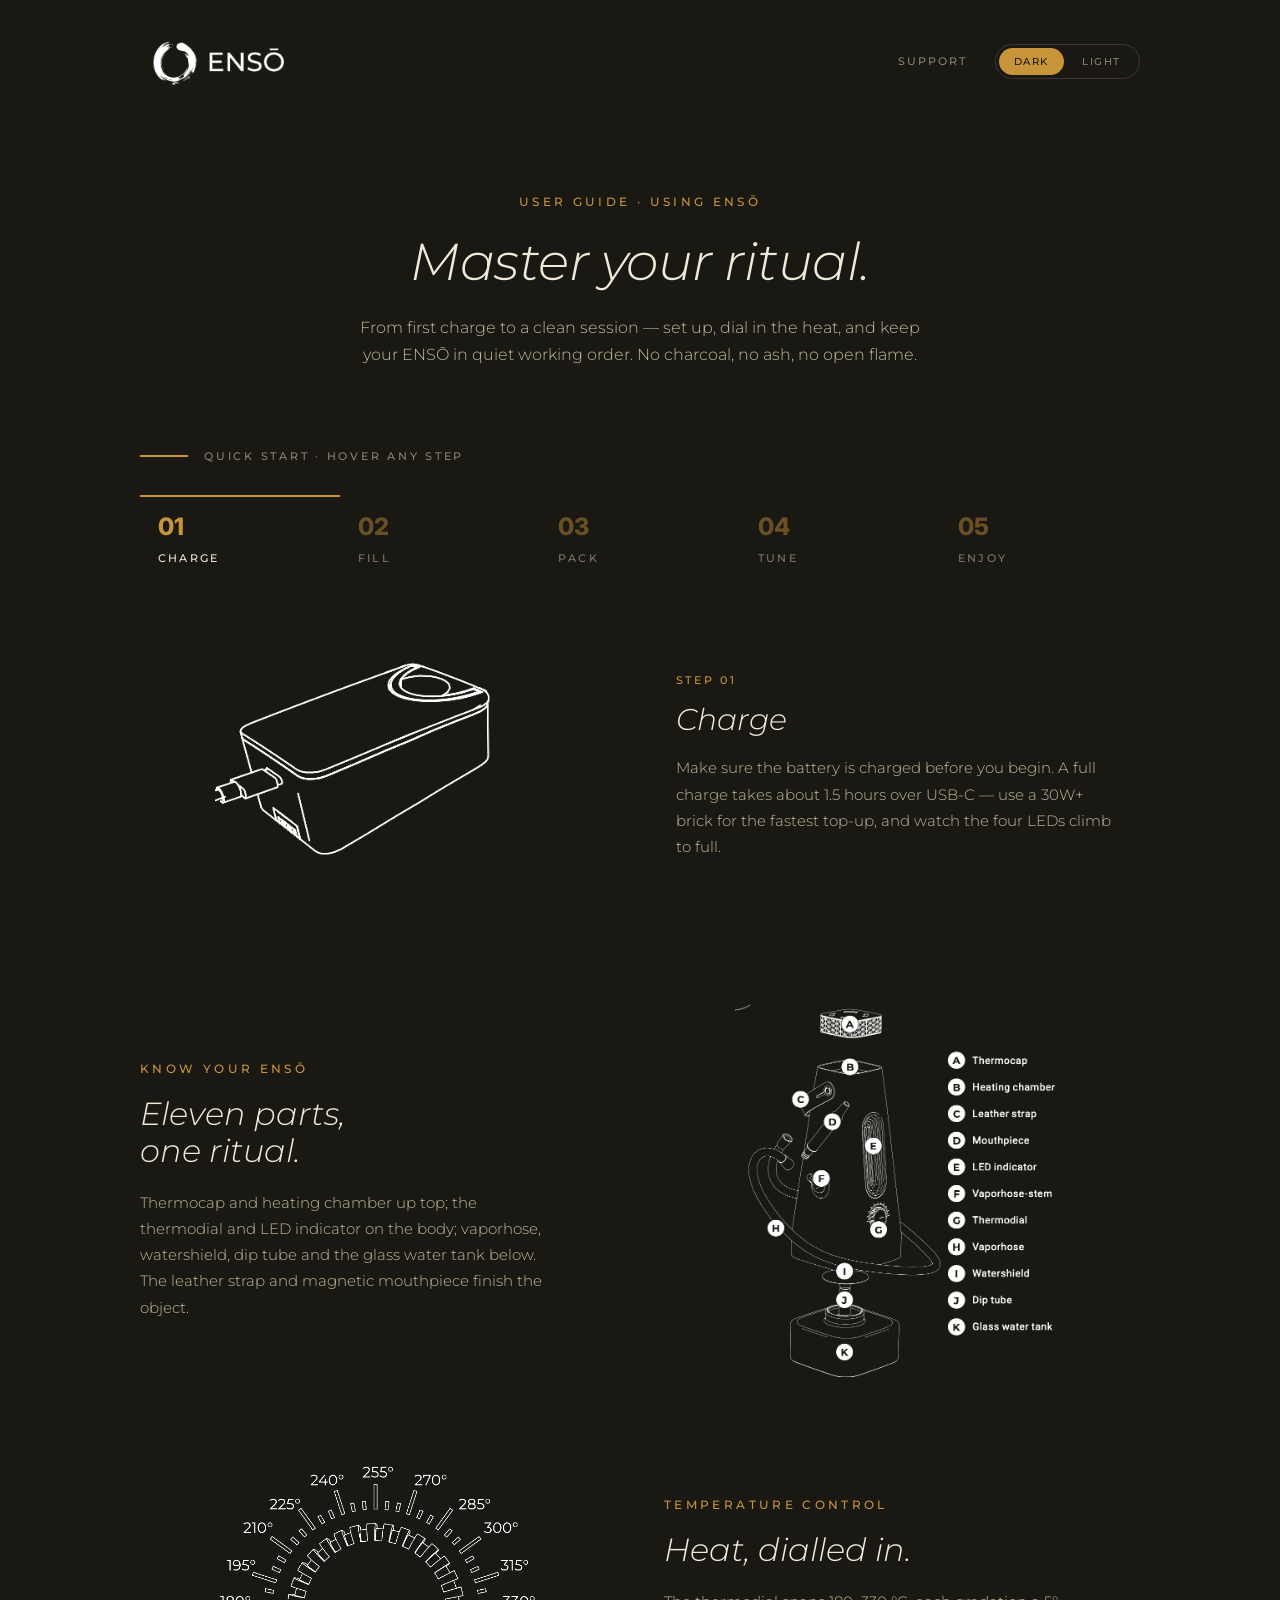
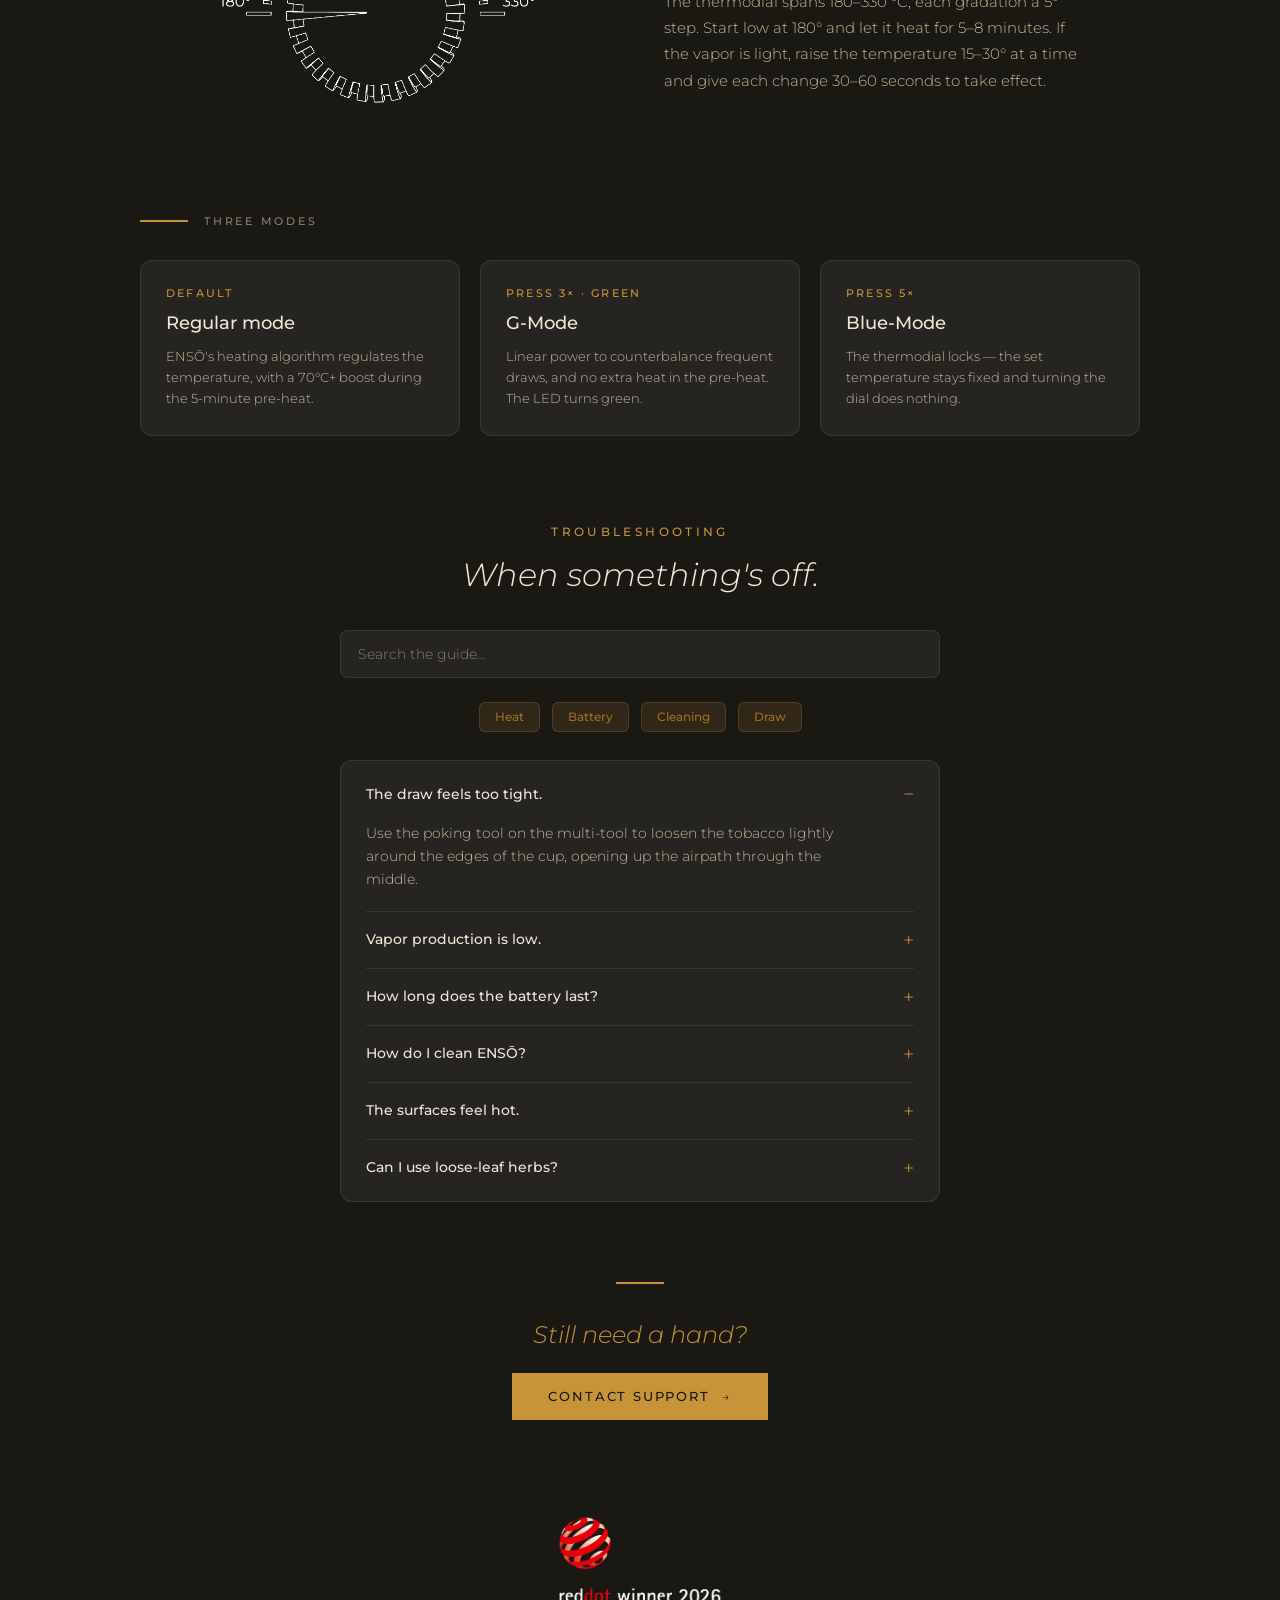
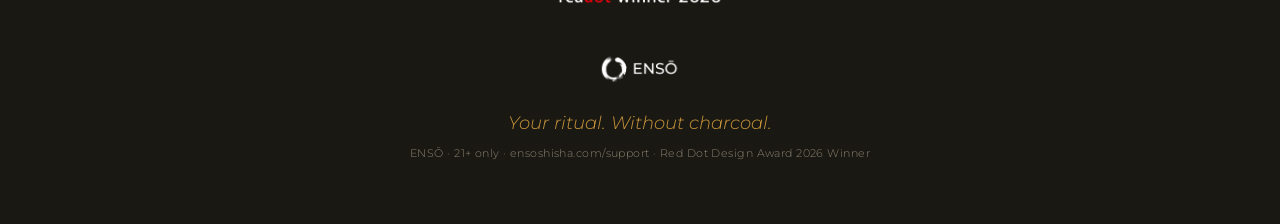
==== index.html @ d22cdbe9 "Build the ENSŌ support page as a static site Single page implementing the design handoff: dark/light" ====
<!DOCTYPE html>
<html lang="en" data-theme="dark">
<head>
<meta charset="utf-8">
<meta name="viewport" content="width=device-width, initial-scale=1">
<title>ENSŌ Support · Using ENSŌ</title>
<meta name="description" content="ENSŌ user guide: quick start, parts, temperature control, heat modes and troubleshooting for the ENSŌ 2026 electric hookah.">
<link rel="stylesheet" href="css/enso/styles.css">
<link rel="stylesheet" href="css/page.css">
<script>
/* Apply the saved theme before first paint to avoid a flash */
try {
  var t = localStorage.getItem('enso-guide-theme');
  if (t === 'light' || t === 'dark') document.documentElement.dataset.theme = t;
} catch (e) {}
</script>
</head>
<body>

<header class="site-header">
  <span class="logo">
    <img class="themed-dark" src="assets/logo/enso-lockup-horizontal-white.png" alt="ENSŌ">
    <img class="themed-light" src="assets/logo/enso-lockup-graphite.png" alt="" aria-hidden="true">
  </span>
  <div class="header-right">
    <span class="support-label">Support</span>
    <div class="theme-switch" role="group" aria-label="Color theme">
      <button type="button" class="theme-btn" data-set-theme="dark">Dark</button>
      <button type="button" class="theme-btn" data-set-theme="light">Light</button>
    </div>
  </div>
</header>

<section class="hero">
  <div class="eyebrow hero-eyebrow">User guide · Using ENSŌ</div>
  <h1>Master your ritual.</h1>
  <p>From first charge to a clean session — set up, dial in the heat, and keep your ENSŌ in quiet working order. No charcoal, no ash, no open flame.</p>
</section>

<!-- Quick start -->
<section class="quickstart">
  <div class="section-rule">
    <div class="amber-rule" aria-hidden="true"></div>
    <div class="rule-label">Quick start · hover any step</div>
  </div>

  <div class="step-tabs" role="tablist" aria-label="Quick start steps">
    <button type="button" class="step-tab" role="tab" data-step="0" aria-selected="true">
      <span class="step-num">01</span>
      <span class="step-name">Charge</span>
    </button>
    <button type="button" class="step-tab" role="tab" data-step="1" aria-selected="false">
      <span class="step-num">02</span>
      <span class="step-name">Fill</span>
    </button>
    <button type="button" class="step-tab" role="tab" data-step="2" aria-selected="false">
      <span class="step-num">03</span>
      <span class="step-name">Pack</span>
    </button>
    <button type="button" class="step-tab" role="tab" data-step="3" aria-selected="false">
      <span class="step-num">04</span>
      <span class="step-name">Tune</span>
    </button>
    <button type="button" class="step-tab" role="tab" data-step="4" aria-selected="false">
      <span class="step-num">05</span>
      <span class="step-name">Enjoy</span>
    </button>
  </div>

  <div class="step-panel">
    <div class="step-figure">
      <img class="themed-dark"  data-step="0" src="assets/manual/step-charge.png" alt="Charging the ENSŌ battery">
      <img class="themed-light" data-step="0" src="assets/manual/step-charge-ink.png" alt="" aria-hidden="true">
      <img class="themed-dark"  data-step="1" src="assets/manual/step-fill.png" alt="Filling the glass water tank">
      <img class="themed-light" data-step="1" src="assets/manual/step-fill-ink.png" alt="" aria-hidden="true">
      <img class="themed-dark"  data-step="2" src="assets/manual/step-pack.png" alt="Packing the cup">
      <img class="themed-light" data-step="2" src="assets/manual/step-pack-ink.png" alt="" aria-hidden="true">
      <img class="themed-dark"  data-step="3" src="assets/manual/step-tune.png" alt="Tuning the thermodial">
      <img class="themed-light" data-step="3" src="assets/manual/step-tune-ink.png" alt="" aria-hidden="true">
      <img class="themed-dark"  data-step="4" src="assets/manual/step-enjoy.png" alt="Enjoying clean clouds">
      <img class="themed-light" data-step="4" src="assets/manual/step-enjoy-ink.png" alt="" aria-hidden="true">
    </div>
    <div class="step-info">
      <div class="eyebrow step-eyebrow" id="step-eyebrow">Step 01</div>
      <h3 id="step-title">Charge</h3>
      <p id="step-copy">Make sure the battery is charged before you begin. A full charge takes about 1.5 hours over USB-C — use a 30W+ brick for the fastest top-up, and watch the four LEDs climb to full.</p>
    </div>
  </div>
</section>

<!-- Know your ENSŌ -->
<section class="split">
  <div class="split-copy">
    <div class="eyebrow split-eyebrow">Know your ENSŌ</div>
    <h2>Eleven parts,<br>one ritual.</h2>
    <p>Thermocap and heating chamber up top; the thermodial and LED indicator on the body; vaporhose, watershield, dip tube and the glass water tank below. The leather strap and magnetic mouthpiece finish the object.</p>
  </div>
  <div class="split-figure">
    <img class="themed-dark" src="assets/manual/parts-diagram.png" alt="Labelled diagram of ENSŌ parts">
    <img class="themed-light" src="assets/manual/parts-diagram-ink.png" alt="" aria-hidden="true">
  </div>
</section>

<!-- Heat & dial -->
<section class="split">
  <div class="split-figure">
    <img class="themed-dark" src="assets/manual/temp-dial.png" alt="ENSŌ temperature dial, 180 to 330 degrees">
    <img class="themed-light" src="assets/manual/temp-dial-ink.png" alt="" aria-hidden="true">
  </div>
  <div class="split-copy">
    <div class="eyebrow split-eyebrow">Temperature control</div>
    <h2>Heat, dialled in.</h2>
    <p>The thermodial spans 180–330 °C, each gradation a 5° step. Start low at 180° and let it heat for 5–8 minutes. If the vapor is light, raise the temperature 15–30° at a time and give each change 30–60 seconds to take effect.</p>
  </div>
</section>

<!-- Modes -->
<section class="modes">
  <div class="section-rule">
    <div class="amber-rule" aria-hidden="true"></div>
    <div class="rule-label">Three modes</div>
  </div>
  <div class="mode-grid">
    <div class="card mode-card">
      <div class="mode-tag">Default</div>
      <div class="mode-name">Regular mode</div>
      <p>ENSŌ's heating algorithm regulates the temperature, with a 70°C+ boost during the 5-minute pre-heat.</p>
    </div>
    <div class="card mode-card">
      <div class="mode-tag">Press 3× · green</div>
      <div class="mode-name">G-Mode</div>
      <p>Linear power to counterbalance frequent draws, and no extra heat in the pre-heat. The LED turns green.</p>
    </div>
    <div class="card mode-card">
      <div class="mode-tag">Press 5×</div>
      <div class="mode-name">Blue-Mode</div>
      <p>The thermodial locks — the set temperature stays fixed and turning the dial does nothing.</p>
    </div>
  </div>
</section>

<!-- Troubleshooting -->
<section class="trouble">
  <div class="trouble-head">
    <div class="eyebrow trouble-eyebrow">Troubleshooting</div>
    <h2>When something's off.</h2>
  </div>

  <div class="search-wrap">
    <input type="search" id="faq-search" class="search-input" placeholder="Search the guide…" aria-label="Search the guide">
  </div>

  <div class="chips" role="group" aria-label="Filter by category">
    <button type="button" class="chip" data-cat="heat" aria-pressed="false">Heat</button>
    <button type="button" class="chip" data-cat="battery" aria-pressed="false">Battery</button>
    <button type="button" class="chip" data-cat="cleaning" aria-pressed="false">Cleaning</button>
    <button type="button" class="chip" data-cat="draw" aria-pressed="false">Draw</button>
  </div>

  <div class="card faq-card">
    <div class="accordion" id="faq-list">
      <div class="faq-item open" data-cats="draw">
        <button type="button" class="faq-q" aria-expanded="true">
          <span>The draw feels too tight.</span>
          <span class="faq-marker" aria-hidden="true">−</span>
        </button>
        <div class="faq-a"><div class="faq-a-inner">
          <p>Use the poking tool on the multi-tool to loosen the tobacco lightly around the edges of the cup, opening up the airpath through the middle.</p>
        </div></div>
      </div>
      <div class="faq-item" data-cats="heat">
        <button type="button" class="faq-q" aria-expanded="false">
          <span>Vapor production is low.</span>
          <span class="faq-marker" aria-hidden="true">+</span>
        </button>
        <div class="faq-a"><div class="faq-a-inner">
          <p>Start at the lowest setting (180°) and let it heat for 5–8 minutes. If it is still light, raise the temperature in 15–30° increments, allowing 30–60 seconds for each change to take effect.</p>
        </div></div>
      </div>
      <div class="faq-item" data-cats="battery">
        <button type="button" class="faq-q" aria-expanded="false">
          <span>How long does the battery last?</span>
          <span class="faq-marker" aria-hidden="true">+</span>
        </button>
        <div class="faq-a"><div class="faq-a-inner">
          <p>At the recommended low setting (180–210°), up to about 2 hours. Higher heat settings draw more power and shorten run-time. A full charge takes up to 1.5 hours over USB-C — use a 30W+ brick for the fastest charge, and keep the battery out of direct sun or heat.</p>
        </div></div>
      </div>
      <div class="faq-item" data-cats="cleaning">
        <button type="button" class="faq-q" aria-expanded="false">
          <span>How do I clean ENSŌ?</span>
          <span class="faq-marker" aria-hidden="true">+</span>
        </button>
        <div class="faq-a"><div class="faq-a-inner">
          <p>Let the unit cool first. Scrub the heating chamber with the wiremesh glove on the multi-tool, clean the vaporshaft with the long brush, and the vaporhose-stem and airpaths with the short brush. Rinse the glass tank with cold water.</p>
        </div></div>
      </div>
      <div class="faq-item" data-cats="heat">
        <button type="button" class="faq-q" aria-expanded="false">
          <span>The surfaces feel hot.</span>
          <span class="faq-marker" aria-hidden="true">+</span>
        </button>
        <div class="faq-a"><div class="faq-a-inner">
          <p>Once powered on, surfaces get hot and can cause injury. Always use the cup-removal tool on the multi-tool to lift a cup from the chamber — never your fingers.</p>
        </div></div>
      </div>
      <div class="faq-item" data-cats="heat">
        <button type="button" class="faq-q" aria-expanded="false">
          <span>Can I use loose-leaf herbs?</span>
          <span class="faq-marker" aria-hidden="true">+</span>
        </button>
        <div class="faq-a"><div class="faq-a-inner">
          <p>Yes. Place the screen mesh in the bottom of the ceramic cup and fill with up to 3 g, or use the gold-plated herb cup (up to 1.5 g, sold separately). Insert into the heating chamber as usual.</p>
        </div></div>
      </div>
    </div>
    <p class="no-results" hidden>No matches — try a different word or clear the filter.</p>
  </div>
</section>

<!-- CTA -->
<section class="cta">
  <div class="amber-rule" aria-hidden="true"></div>
  <div class="cta-line">Still need a hand?</div>
  <a class="btn-primary" href="mailto:support@ensoshisha.eu">Contact support <span class="btn-arrow" aria-hidden="true">→</span></a>
</section>

<footer class="site-footer">
  <div class="footer-badge">
    <img class="themed-dark" src="assets/badges/reddot-winner-2026-white.png" alt="Red Dot Design Award 2026 Winner">
    <img class="themed-light" src="assets/badges/reddot-winner-2026.png" alt="" aria-hidden="true">
  </div>
  <div class="footer-logo">
    <img class="themed-dark" src="assets/logo/enso-lockup-horizontal-white.png" alt="ENSŌ">
    <img class="themed-light" src="assets/logo/enso-lockup-graphite.png" alt="" aria-hidden="true">
  </div>
  <div class="footer-slogan">Your ritual. Without charcoal.</div>
  <div class="footer-meta">ENSŌ · 21+ only · ensoshisha.com/support · Red Dot Design Award 2026 Winner</div>
</footer>

<script src="js/app.js"></script>
</body>
</html>
---- css/enso/styles.css ----
/* ═══════════════════════════════════════════════════════════════════════
   ENSŌ · Design System — global CSS entry point
   "Your ritual. Without charcoal."
   Consumers link this one file. Keep it @import lines only.
   ═══════════════════════════════════════════════════════════════════════ */

@import url('tokens/fonts.css');
@import url('tokens/colors.css');
@import url('tokens/typography.css');
@import url('tokens/spacing.css');
---- css/page.css ----
/* ENSŌ Support · "Using ENSŌ" page styles.
   All colors/spacing come from the design tokens in css/enso/ — no raw hex. */

/* ── Theme: semantic vars swap between dark (default) and light ───────── */
:root,
[data-theme="dark"] {
  --bg:        var(--surface-page-dark);
  --head:      var(--text-heading-dark);
  --body:      var(--text-body-dark);
  --sub:       var(--text-secondary-dark);
  --muted:     var(--text-muted-dark);
  --line:      var(--hairline-dark);
  --card-bg:   var(--surface-card-dark);
  --input-bg:  var(--surface-card-dark);
}
[data-theme="light"] {
  --bg:        var(--surface-page);
  --head:      var(--text-heading);
  --body:      var(--text-body);
  --sub:       var(--text-secondary);
  --muted:     var(--text-muted);
  --line:      var(--hairline-light);
  --card-bg:   var(--surface-card);
  --input-bg:  var(--enso-white);
}

/* Themed image pairs: show the variant matching the active theme */
[data-theme="dark"] .themed-light { display: none !important; }
[data-theme="light"] .themed-dark { display: none !important; }

* { box-sizing: border-box; }

html, body { margin: 0; }

body {
  font-family: var(--font-sans);
  background: var(--bg);
  color: var(--body);
  min-height: 100vh;
  transition: background-color .25s ease, color .25s ease;
  -webkit-font-smoothing: antialiased;
}

/* ── Shared pieces ────────────────────────────────────────────────────── */
.eyebrow {
  font-size: 12px;
  font-weight: var(--fw-medium);
  letter-spacing: 0.28em;
  text-transform: uppercase;
  color: var(--enso-amber);
}

.amber-rule {
  width: var(--amber-divider-width);
  height: var(--amber-divider-height);
  background: var(--enso-amber);
}

.section-rule {
  display: flex;
  align-items: center;
  gap: var(--space-4);
  margin-bottom: var(--space-8);
}

.rule-label {
  font-size: 11px;
  font-weight: var(--fw-medium);
  letter-spacing: 0.25em;
  text-transform: uppercase;
  color: var(--muted);
}

.card {
  background: var(--card-bg);
  box-shadow: inset 0 0 0 var(--hairline-width) var(--line);
  border-radius: var(--radius-card);
  padding: var(--card-padding);
}

/* ── Header ───────────────────────────────────────────────────────────── */
.site-header {
  max-width: var(--content-max);
  margin: 0 auto;
  padding: 26px 40px;
  display: flex;
  align-items: center;
  justify-content: space-between;
  gap: var(--space-6);
}

.site-header .logo img {
  display: block;
  height: 70px;
  width: 160px;
}

.header-right {
  display: flex;
  align-items: center;
  gap: 28px;
}

.support-label {
  font-size: 11px;
  font-weight: var(--fw-medium);
  letter-spacing: 0.18em;
  text-transform: uppercase;
  color: var(--muted);
}

.theme-switch {
  display: inline-flex;
  align-items: center;
  gap: 3px;
  border: var(--hairline-width) solid var(--line);
  border-radius: var(--radius-pill);
  padding: 3px;
}

.theme-btn {
  border: none;
  border-radius: var(--radius-pill);
  padding: 7px 15px;
  font-family: inherit;
  font-size: 10px;
  font-weight: var(--fw-medium);
  letter-spacing: 0.16em;
  text-transform: uppercase;
  cursor: pointer;
  background: transparent;
  color: var(--muted);
  transition: background-color .18s ease, color .18s ease;
}

[data-theme="dark"] .theme-btn[data-set-theme="dark"],
[data-theme="light"] .theme-btn[data-set-theme="light"] {
  background: var(--enso-amber);
  color: var(--on-accent);
}

/* ── Hero ─────────────────────────────────────────────────────────────── */
.hero {
  max-width: 760px;
  margin: 0 auto;
  padding: 72px 40px 56px;
  text-align: center;
}

.hero-eyebrow { margin-bottom: var(--space-6); }

.hero h1 {
  margin: 0;
  font-style: italic;
  font-weight: var(--fw-light);
  font-size: clamp(36px, 6vw, 52px);
  line-height: 1.1;
  letter-spacing: -0.01em;
  color: var(--head);
}

.hero p {
  margin: var(--space-6) auto 0;
  max-width: 560px;
  font-weight: var(--fw-light);
  font-size: var(--type-body-size);
  line-height: var(--type-body-lh);
  color: var(--sub);
}

/* ── Quick start ──────────────────────────────────────────────────────── */
.quickstart {
  max-width: var(--content-max);
  margin: 0 auto;
  padding: var(--space-6) 40px 0;
}

.step-tabs {
  display: grid;
  grid-template-columns: repeat(5, 1fr);
}

.step-tab {
  display: block;
  text-align: left;
  background: none;
  border: none;
  border-top: 2px solid transparent;
  font-family: inherit;
  padding: 18px 18px 16px;
  cursor: pointer;
  opacity: 0.45;
  transition: opacity .18s ease, border-color .18s ease;
}

.step-tab:hover { opacity: 1; }

.step-tab[aria-selected="true"] {
  opacity: 1;
  border-top-color: var(--enso-amber);
}

.step-num {
  display: block;
  font-family: var(--font-data);
  font-weight: 800;
  font-size: 24px;
  color: var(--enso-amber);
  line-height: 1;
}

.step-name {
  display: block;
  margin-top: var(--space-3);
  font-size: 11px;
  font-weight: var(--fw-medium);
  letter-spacing: 0.2em;
  text-transform: uppercase;
  color: var(--head);
}

.step-panel {
  margin-top: 36px;
  display: grid;
  grid-template-columns: 1.05fr 1fr;
  gap: var(--space-12);
  align-items: center;
}

.step-figure {
  min-height: 300px;
  display: flex;
  align-items: center;
  justify-content: center;
  padding: var(--space-2);
}

.step-figure img {
  display: none;
  max-width: 100%;
  max-height: 260px;
  width: auto;
  height: auto;
  margin: 0 auto;
}

.step-figure img[data-step="3"] { max-height: 240px; }
.step-figure img[data-step="4"] { max-height: 210px; }

.step-figure img.active { display: block; }

.step-eyebrow {
  font-size: 11px;
  letter-spacing: 0.25em;
  margin-bottom: var(--space-4);
}

.step-info h3 {
  margin: 0;
  font-style: italic;
  font-weight: var(--fw-light);
  font-size: 30px;
  line-height: 1.15;
  color: var(--head);
}

.step-info p {
  margin: 18px 0 0;
  font-weight: var(--fw-light);
  font-size: 15px;
  line-height: 1.75;
  color: var(--sub);
  max-width: 440px;
}

/* ── Two-column sections (parts diagram, temperature) ─────────────────── */
.split {
  max-width: var(--content-max);
  margin: 0 auto;
  padding: 88px 40px 0;
  display: grid;
  grid-template-columns: 1fr 1fr;
  gap: var(--space-12);
  align-items: center;
}

.split-eyebrow { margin-bottom: 20px; }

.split-copy h2 {
  margin: 0 0 20px;
  font-style: italic;
  font-weight: var(--fw-light);
  font-size: 32px;
  line-height: 1.15;
  color: var(--head);
}

.split-copy p {
  margin: 0;
  font-weight: var(--fw-light);
  font-size: 15px;
  line-height: 1.75;
  color: var(--sub);
  max-width: 420px;
}

.split-figure img {
  display: block;
  width: 70%;
  height: auto;
  margin: 0 auto;
}

/* ── Modes ────────────────────────────────────────────────────────────── */
.modes {
  max-width: var(--content-max);
  margin: 0 auto;
  padding: 88px 40px 0;
}

.mode-grid {
  display: grid;
  grid-template-columns: repeat(3, 1fr);
  gap: 20px;
}

.mode-tag {
  font-size: 11px;
  font-weight: var(--fw-medium);
  letter-spacing: 0.2em;
  text-transform: uppercase;
  color: var(--enso-amber);
}

.mode-name {
  margin-top: var(--space-3);
  font-weight: var(--fw-medium);
  font-size: var(--type-h3-size);
  color: var(--head);
}

.mode-card p {
  margin: var(--space-3) 0 0;
  font-weight: var(--fw-light);
  font-size: 13px;
  line-height: 1.65;
  color: var(--sub);
}

/* ── Troubleshooting ──────────────────────────────────────────────────── */
.trouble {
  max-width: 680px;
  margin: 0 auto;
  padding: 88px 40px 0;
}

.trouble-head {
  text-align: center;
  margin-bottom: 36px;
}

.trouble-eyebrow { margin-bottom: 18px; }

.trouble-head h2 {
  margin: 0;
  font-style: italic;
  font-weight: var(--fw-light);
  font-size: 32px;
  line-height: 1.15;
  color: var(--head);
}

.search-wrap { margin-bottom: var(--space-6); }

.search-input {
  width: 100%;
  font-family: var(--font-sans);
  font-weight: var(--fw-light);
  font-size: 14px;
  color: var(--body);
  background: var(--input-bg);
  box-shadow: inset 0 0 0 var(--hairline-width) var(--line);
  border: none;
  border-radius: var(--radius-note);
  padding: 15px 18px;
  outline: none;
}

.search-input::placeholder { color: var(--muted); }

.chips {
  display: flex;
  gap: var(--space-3);
  flex-wrap: wrap;
  justify-content: center;
  margin-bottom: 28px;
}

.chip {
  font-family: var(--font-sans);
  font-weight: var(--fw-medium);
  font-size: 12px;
  color: var(--enso-amber-ink);
  background: var(--enso-amber-dim);
  box-shadow: inset 0 0 0 var(--hairline-width) var(--enso-amber-border);
  border-radius: var(--radius-chip);
  border: none;
  padding: 9px 16px;
  cursor: pointer;
  line-height: 1;
  transition: background-color .16s ease, box-shadow .16s ease;
}

.chip:hover { background: rgba(200, 148, 58, 0.18); }

.chip[aria-pressed="true"] {
  background: rgba(200, 148, 58, 0.22);
  box-shadow: inset 0 0 0 var(--hairline-width) rgba(200, 148, 58, 0.55);
}

.faq-card {
  padding-top: 6px;
  padding-bottom: 6px;
}

.faq-item { border-top: var(--hairline-width) solid var(--line); }
.faq-item:first-child,
.faq-item[hidden] + .faq-item:not([hidden]) { border-top: none; }

.faq-q {
  width: 100%;
  display: flex;
  align-items: center;
  justify-content: space-between;
  gap: var(--space-4);
  background: none;
  border: none;
  cursor: pointer;
  padding: 18px 0;
  text-align: left;
  color: var(--body);
  font-family: var(--font-sans);
  font-weight: var(--fw-medium);
  font-size: 14px;
  line-height: 1.3;
}

.faq-marker {
  color: var(--enso-amber);
  font-weight: var(--fw-light);
  font-size: 20px;
  line-height: 1;
  flex-shrink: 0;
}

.faq-a {
  display: grid;
  grid-template-rows: 0fr;
  transition: grid-template-rows .22s ease;
}

.faq-item.open .faq-a { grid-template-rows: 1fr; }

.faq-a-inner { overflow: hidden; }

.faq-a-inner p {
  margin: 0;
  padding: 0 0 20px;
  font-weight: var(--fw-light);
  font-size: 13.5px;
  line-height: 1.7;
  color: var(--sub);
  max-width: 52ch;
}

.no-results {
  margin: 0;
  padding: 18px 0;
  font-weight: var(--fw-light);
  font-size: 13.5px;
  color: var(--muted);
  text-align: center;
}

/* ── CTA ──────────────────────────────────────────────────────────────── */
.cta {
  text-align: center;
  padding: 80px 40px 0;
}

.cta .amber-rule {
  display: inline-block;
  margin-bottom: var(--space-8);
}

.cta-line {
  font-style: italic;
  font-weight: var(--fw-light);
  font-size: 24px;
  color: var(--enso-amber);
  margin-bottom: var(--space-6);
}

.btn-primary {
  display: inline-flex;
  align-items: center;
  justify-content: center;
  gap: var(--space-3);
  font-family: var(--font-sans);
  font-weight: var(--fw-medium);
  font-size: 13px;
  letter-spacing: 0.14em;
  text-transform: uppercase;
  line-height: 1;
  padding: 17px 36px;
  background: var(--enso-amber);
  color: var(--on-accent);
  text-decoration: none;
  cursor: pointer;
  transition: background-color .18s ease;
}

.btn-primary:hover { background: var(--accent-hover); }
.btn-primary:active { background: var(--accent-pressed); }

.btn-arrow { font-weight: var(--fw-light); }

/* ── Footer ───────────────────────────────────────────────────────────── */
.site-footer {
  max-width: var(--content-max);
  margin: 0 auto;
  padding: 88px 40px 64px;
  text-align: center;
}

.footer-badge { margin-bottom: 36px; }
.footer-badge img { height: 104px; width: auto; margin: 0 auto; display: block; }

.footer-logo { margin-bottom: var(--space-6); }
.footer-logo img { height: 40px; width: auto; margin: 0 auto; display: block; }

.footer-slogan {
  font-style: italic;
  font-weight: var(--fw-light);
  font-size: 18px;
  color: var(--enso-amber);
}

.footer-meta {
  margin-top: var(--space-3);
  font-size: 11px;
  font-weight: var(--fw-light);
  letter-spacing: 0.04em;
  color: var(--muted);
}

/* ── Small screens (the in-box QR code lands here) ────────────────────── */
@media (max-width: 720px) {
  .site-header,
  .hero,
  .quickstart,
  .split,
  .modes,
  .trouble,
  .cta,
  .site-footer {
    padding-left: var(--space-6);
    padding-right: var(--space-6);
  }

  .site-header .logo img { height: 53px; width: 120px; }

  .step-tab { padding: 14px 8px 12px; }
  .step-num { font-size: 18px; }
  .step-name { font-size: 9px; letter-spacing: 0.14em; }

  .step-panel,
  .split,
  .mode-grid {
    grid-template-columns: 1fr;
    gap: var(--space-8);
  }

  .step-figure { min-height: 0; }

  /* Keep copy above figure in both split sections */
  .split-copy { order: 0; }
  .split-figure { order: 1; }
}

/* ── Quiet motion preference ──────────────────────────────────────────── */
@media (prefers-reduced-motion: reduce) {
  * {
    transition-duration: 0.01ms !important;
  }
}
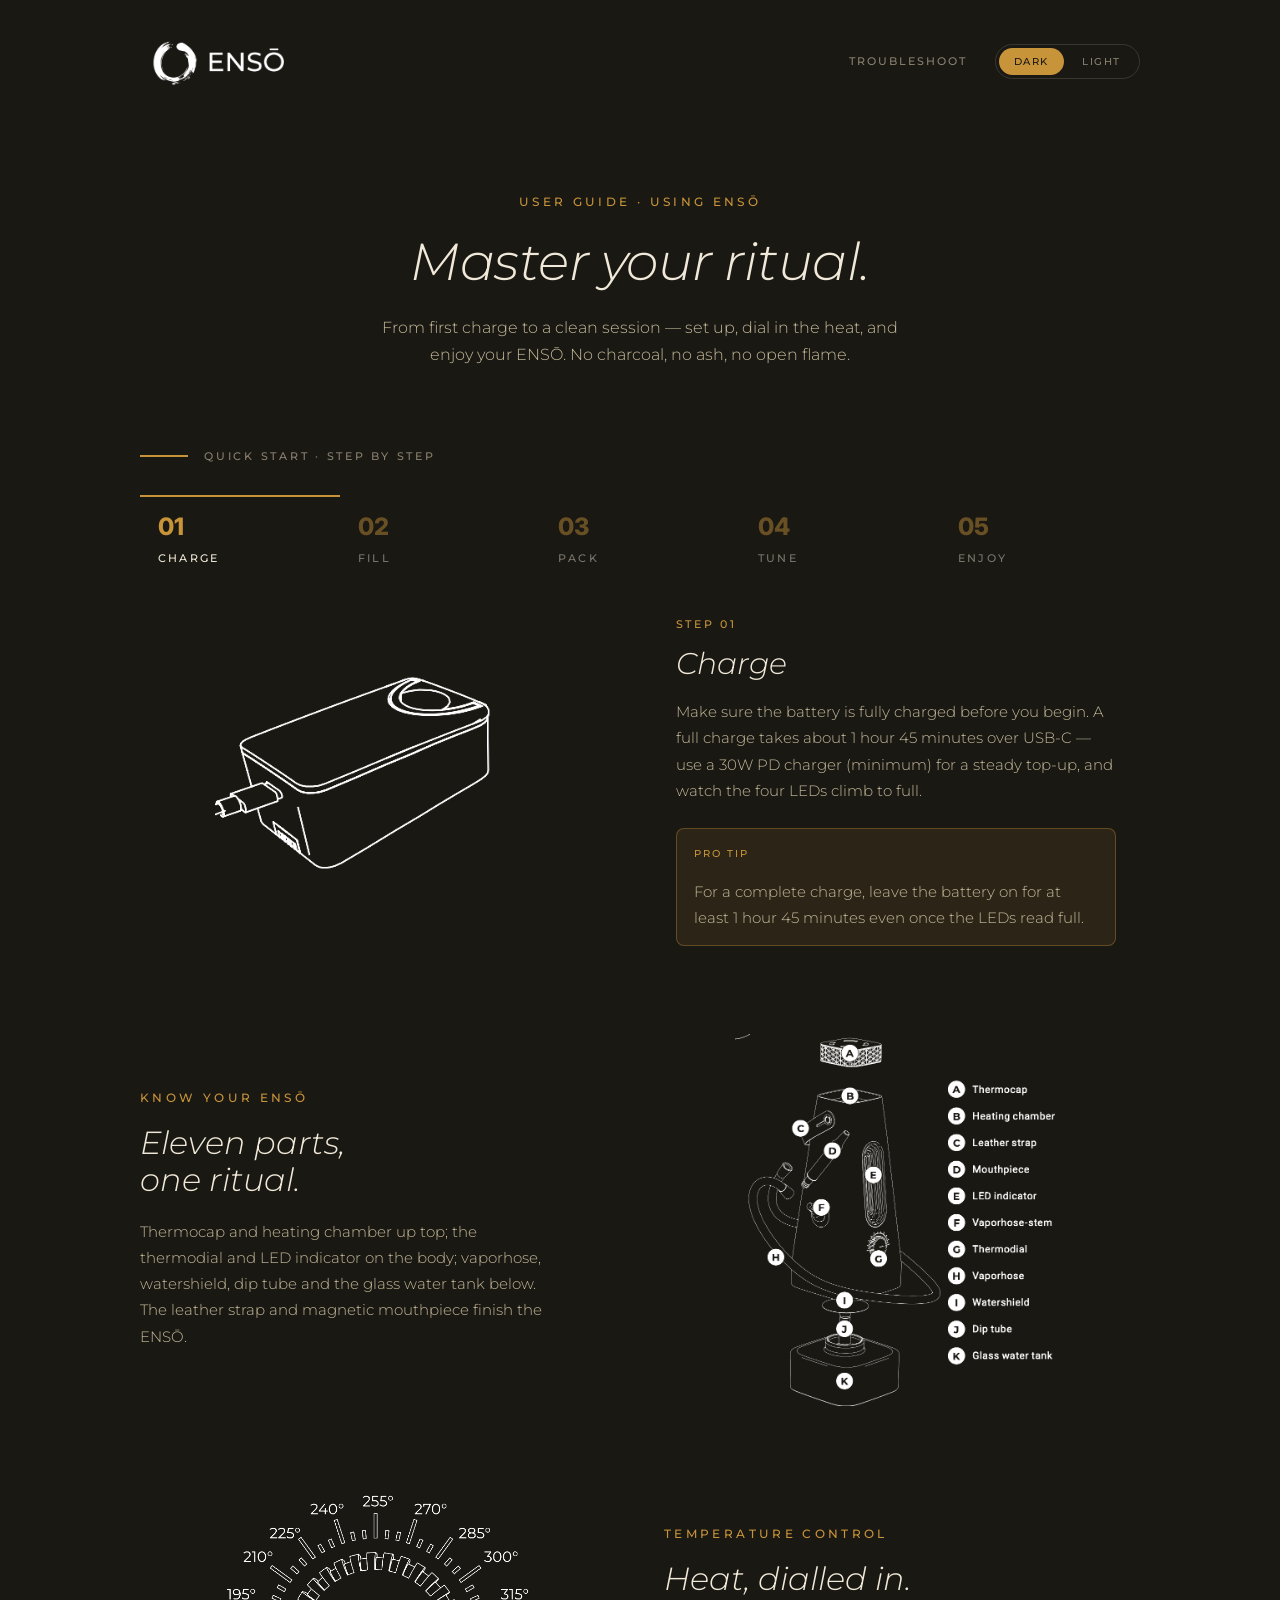
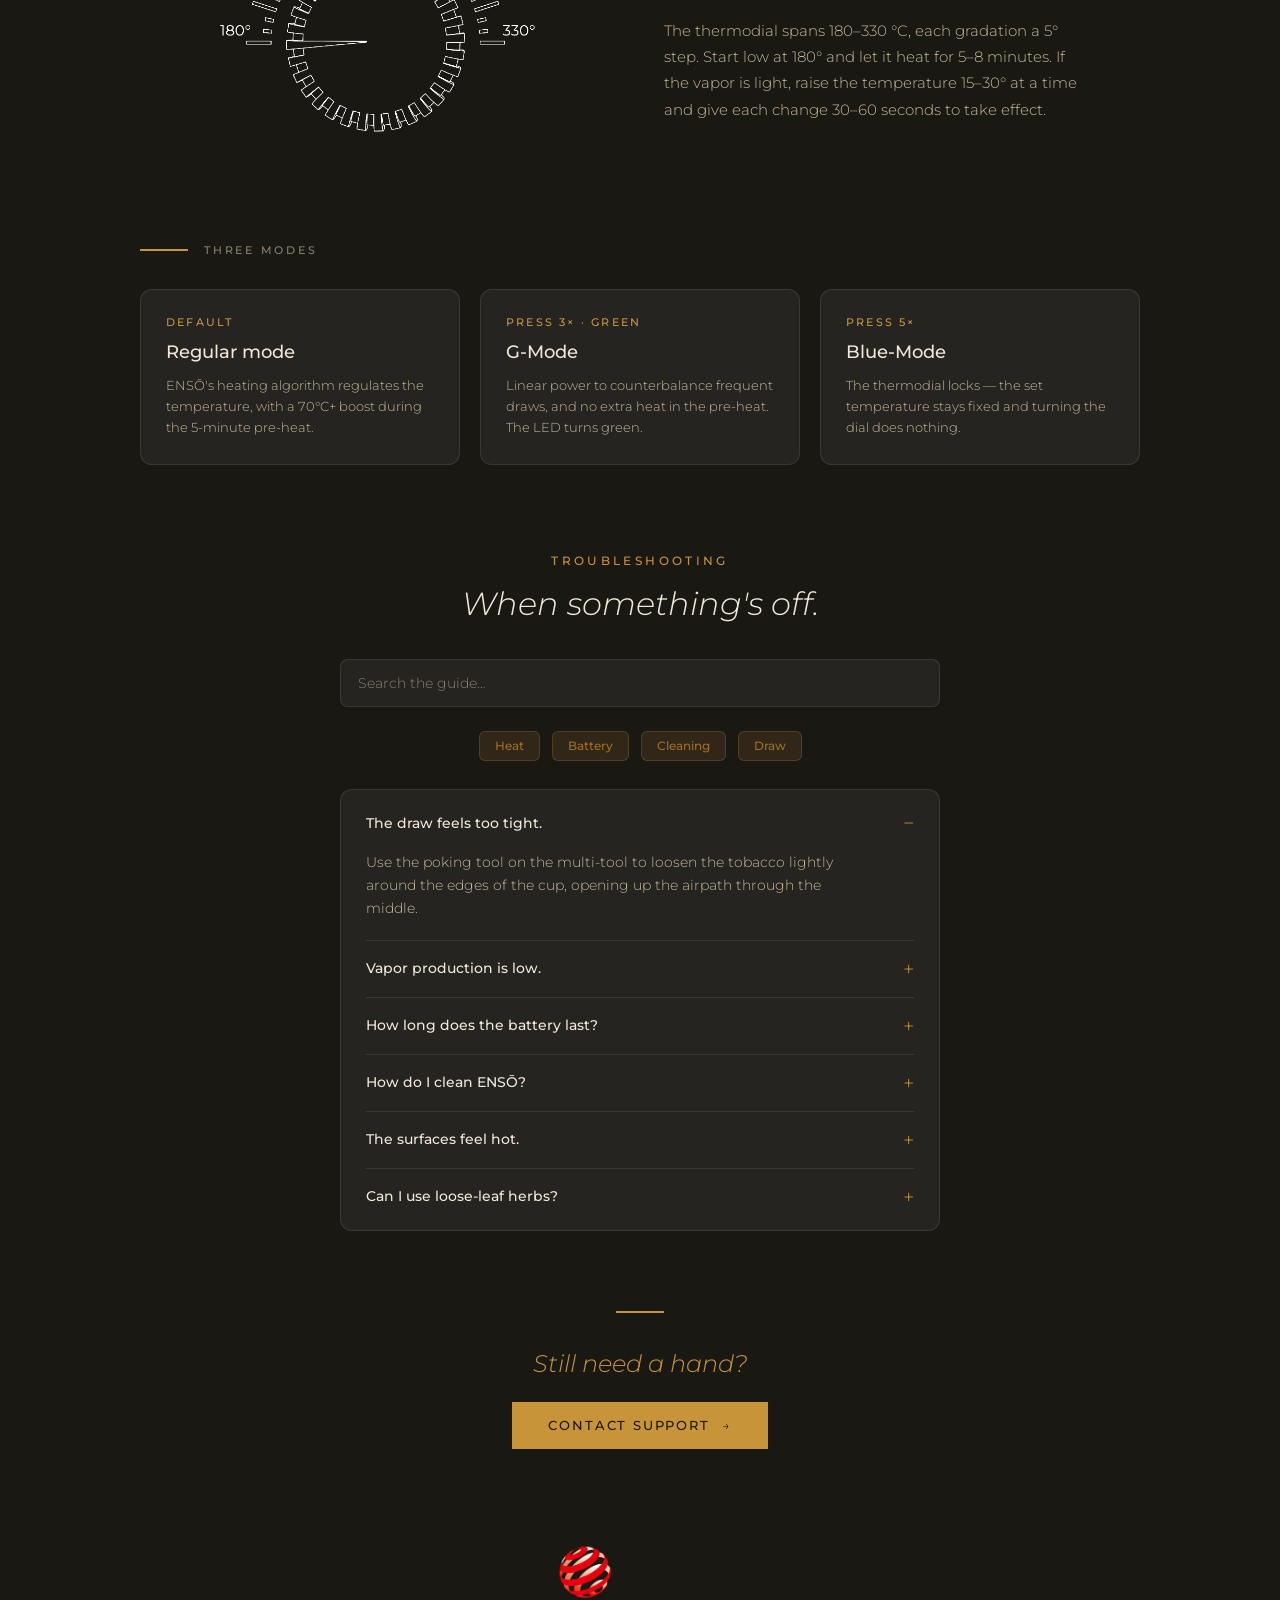
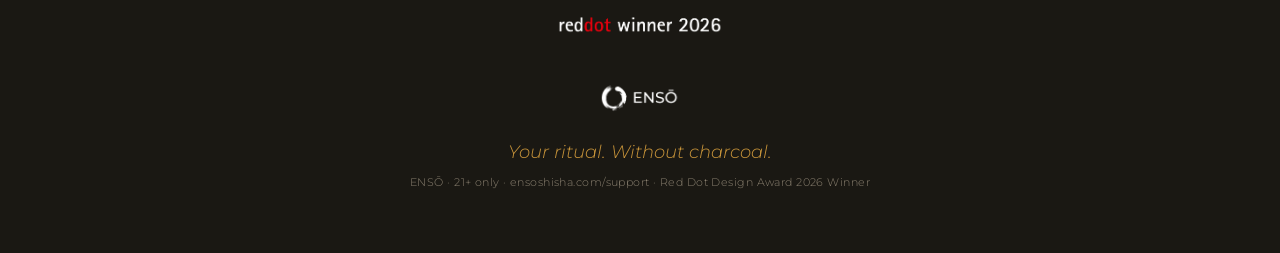
==== commit 13181175: "Rebuild the support page against the revised design Matches the updated handoff: - Header 'Support' " ====
--- a/index.html
+++ b/index.html
@@ -23,7 +23,7 @@
     <img class="themed-light" src="assets/logo/enso-lockup-graphite.png" alt="" aria-hidden="true">
   </span>
   <div class="header-right">
-    <span class="support-label">Support</span>
+    <button type="button" class="nav-link" data-scroll-to="troubleshooting">Troubleshoot</button>
     <div class="theme-switch" role="group" aria-label="Color theme">
       <button type="button" class="theme-btn" data-set-theme="dark">Dark</button>
       <button type="button" class="theme-btn" data-set-theme="light">Light</button>
@@ -34,14 +34,14 @@
 <section class="hero">
   <div class="eyebrow hero-eyebrow">User guide · Using ENSŌ</div>
   <h1>Master your ritual.</h1>
-  <p>From first charge to a clean session — set up, dial in the heat, and keep your ENSŌ in quiet working order. No charcoal, no ash, no open flame.</p>
+  <p>From first charge to a clean session — set up, dial in the heat, and enjoy your ENSŌ. No charcoal, no ash, no open flame.</p>
 </section>
 
 <!-- Quick start -->
-<section class="quickstart">
+<section class="quickstart" id="quickstart">
   <div class="section-rule">
     <div class="amber-rule" aria-hidden="true"></div>
-    <div class="rule-label">Quick start · hover any step</div>
+    <div class="rule-label">Quick start · step by step</div>
   </div>
 
   <div class="step-tabs" role="tablist" aria-label="Quick start steps">
@@ -83,7 +83,14 @@
     <div class="step-info">
       <div class="eyebrow step-eyebrow" id="step-eyebrow">Step 01</div>
       <h3 id="step-title">Charge</h3>
-      <p id="step-copy">Make sure the battery is charged before you begin. A full charge takes about 1.5 hours over USB-C — use a 30W+ brick for the fastest top-up, and watch the four LEDs climb to full.</p>
+      <p id="step-copy">Make sure the battery is fully charged before you begin. A full charge takes about 1 hour 45 minutes over USB-C — use a 30W PD charger (minimum) for a steady top-up, and watch the four LEDs climb to full.</p>
+      <div class="protip" id="step-tip" hidden>
+        <span class="protip-label">Pro tip</span>
+        <p class="protip-text" id="step-tip-text"></p>
+        <button type="button" class="protip-link" id="step-tip-link" data-scroll-to="temperature" data-scroll-offset="32" hidden>
+          <span id="step-tip-link-text"></span><span class="protip-arrow" aria-hidden="true">→</span>
+        </button>
+      </div>
     </div>
   </div>
 </section>
@@ -93,7 +100,7 @@
   <div class="split-copy">
     <div class="eyebrow split-eyebrow">Know your ENSŌ</div>
     <h2>Eleven parts,<br>one ritual.</h2>
-    <p>Thermocap and heating chamber up top; the thermodial and LED indicator on the body; vaporhose, watershield, dip tube and the glass water tank below. The leather strap and magnetic mouthpiece finish the object.</p>
+    <p>Thermocap and heating chamber up top; the thermodial and LED indicator on the body; vaporhose, watershield, dip tube and the glass water tank below. The leather strap and magnetic mouthpiece finish the ENSŌ.</p>
   </div>
   <div class="split-figure">
     <img class="themed-dark" src="assets/manual/parts-diagram.png" alt="Labelled diagram of ENSŌ parts">
@@ -102,7 +109,7 @@
 </section>
 
 <!-- Heat & dial -->
-<section class="split">
+<section class="split" id="temperature">
   <div class="split-figure">
     <img class="themed-dark" src="assets/manual/temp-dial.png" alt="ENSŌ temperature dial, 180 to 330 degrees">
     <img class="themed-light" src="assets/manual/temp-dial-ink.png" alt="" aria-hidden="true">
@@ -140,7 +147,7 @@
 </section>
 
 <!-- Troubleshooting -->
-<section class="trouble">
+<section class="trouble" id="troubleshooting">
   <div class="trouble-head">
     <div class="eyebrow trouble-eyebrow">Troubleshooting</div>
     <h2>When something's off.</h2>
--- a/css/page.css
+++ b/css/page.css
@@ -101,13 +101,21 @@
   gap: 28px;
 }
 
-.support-label {
+.nav-link {
+  font-family: var(--font-sans);
   font-size: 11px;
   font-weight: var(--fw-medium);
   letter-spacing: 0.18em;
   text-transform: uppercase;
   color: var(--muted);
-}
+  background: none;
+  border: none;
+  padding: 0;
+  cursor: pointer;
+  transition: color .18s ease;
+}
+
+.nav-link:hover { color: var(--enso-amber); }
 
 .theme-switch {
   display: inline-flex;
@@ -273,6 +281,58 @@
   max-width: 440px;
 }
 
+/* Pro tip — soft amber note (matches the Callout component) */
+.protip {
+  margin: 24px 0 0;
+  max-width: 440px;
+  background: rgba(200, 148, 58, 0.10);
+  box-shadow: inset 0 0 0 var(--hairline-width) rgba(200, 148, 58, 0.35);
+  border-radius: var(--radius-note);
+  padding: 14px 18px;
+}
+
+.protip-label {
+  font-size: 10px;
+  font-weight: var(--fw-medium);
+  letter-spacing: 0.2em;
+  text-transform: uppercase;
+  color: var(--enso-amber);
+}
+
+.protip-text {
+  margin: 7px 0 0;
+  font-weight: var(--fw-light);
+  font-size: 13.5px;
+  line-height: 1.6;
+  color: var(--sub);
+  max-width: none;
+}
+
+.protip-link {
+  margin: 12px 0 0;
+  display: inline-flex;
+  align-items: center;
+  gap: var(--space-2);
+  background: none;
+  border: none;
+  padding: 0;
+  cursor: pointer;
+  font-family: var(--font-sans);
+  font-size: 11px;
+  font-weight: var(--fw-medium);
+  letter-spacing: 0.16em;
+  text-transform: uppercase;
+  color: var(--enso-amber);
+  transition: gap .18s ease;
+}
+
+/* [hidden] must win over the inline-flex display above */
+.protip-link[hidden] { display: none; }
+
+.protip-link:hover { gap: var(--space-3); }
+
+.protip-arrow { font-weight: var(--fw-light); }
+
 /* ── Two-column sections (parts diagram, temperature) ─────────────────── */
 .split {
   max-width: var(--content-max);
@@ -555,7 +615,7 @@
 }
 
 /* ── Small screens (the in-box QR code lands here) ────────────────────── */
-@media (max-width: 720px) {
+@media (max-width: 760px) {
   .site-header,
   .hero,
   .quickstart,
@@ -564,28 +624,66 @@
   .trouble,
   .cta,
   .site-footer {
-    padding-left: var(--space-6);
-    padding-right: var(--space-6);
+    padding-left: 22px;
+    padding-right: 22px;
   }
 
-  .site-header .logo img { height: 53px; width: 120px; }
-
-  .step-tab { padding: 14px 8px 12px; }
-  .step-num { font-size: 18px; }
-  .step-name { font-size: 9px; letter-spacing: 0.14em; }
-
+  /* Header wraps gracefully; logo scales down; toggle gets larger targets */
+  .site-header {
+    flex-wrap: wrap;
+    gap: 14px;
+    padding-top: 20px;
+    padding-bottom: 20px;
+  }
+
+  .site-header .logo img { height: 52px; width: auto; }
+
+  .theme-btn { padding: 10px 18px; }
+
+  .hero h1 { font-size: 34px; }
+
+  /* Two-column sections collapse; mode cards stack */
   .step-panel,
   .split,
   .mode-grid {
     grid-template-columns: 1fr;
-    gap: var(--space-8);
+    gap: 28px;
   }
 
-  .step-figure { min-height: 0; }
-
-  /* Keep copy above figure in both split sections */
-  .split-copy { order: 0; }
-  .split-figure { order: 1; }
+  /* Quick start tabs become a tappable strip with hairline dividers */
+  .step-tab {
+    padding: 14px 4px 12px;
+    min-height: 62px;
+    text-align: center;
+    border-left: var(--hairline-width) solid var(--line);
+  }
+
+  .step-tab:first-child { border-left: none; }
+
+  .step-num { font-size: 20px; }
+
+  .step-name {
+    margin-top: 6px;
+    font-size: 9px;
+    letter-spacing: 0.06em;
+    white-space: nowrap;
+  }
+
+  /* Step illustration sits closer to its text so the copy + tip rise into view */
+  .step-figure {
+    min-height: 0;
+    padding: 4px 4px 6px;
+  }
+
+  .step-figure img,
+  .step-figure img[data-step="3"],
+  .step-figure img[data-step="4"] { max-height: 150px; }
+}
+
+@media (max-width: 480px) {
+  .step-figure img,
+  .step-figure img[data-step="3"],
+  .step-figure img[data-step="4"] { max-height: 128px; }
 }
 
 /* ── Quiet motion preference ──────────────────────────────────────────── */
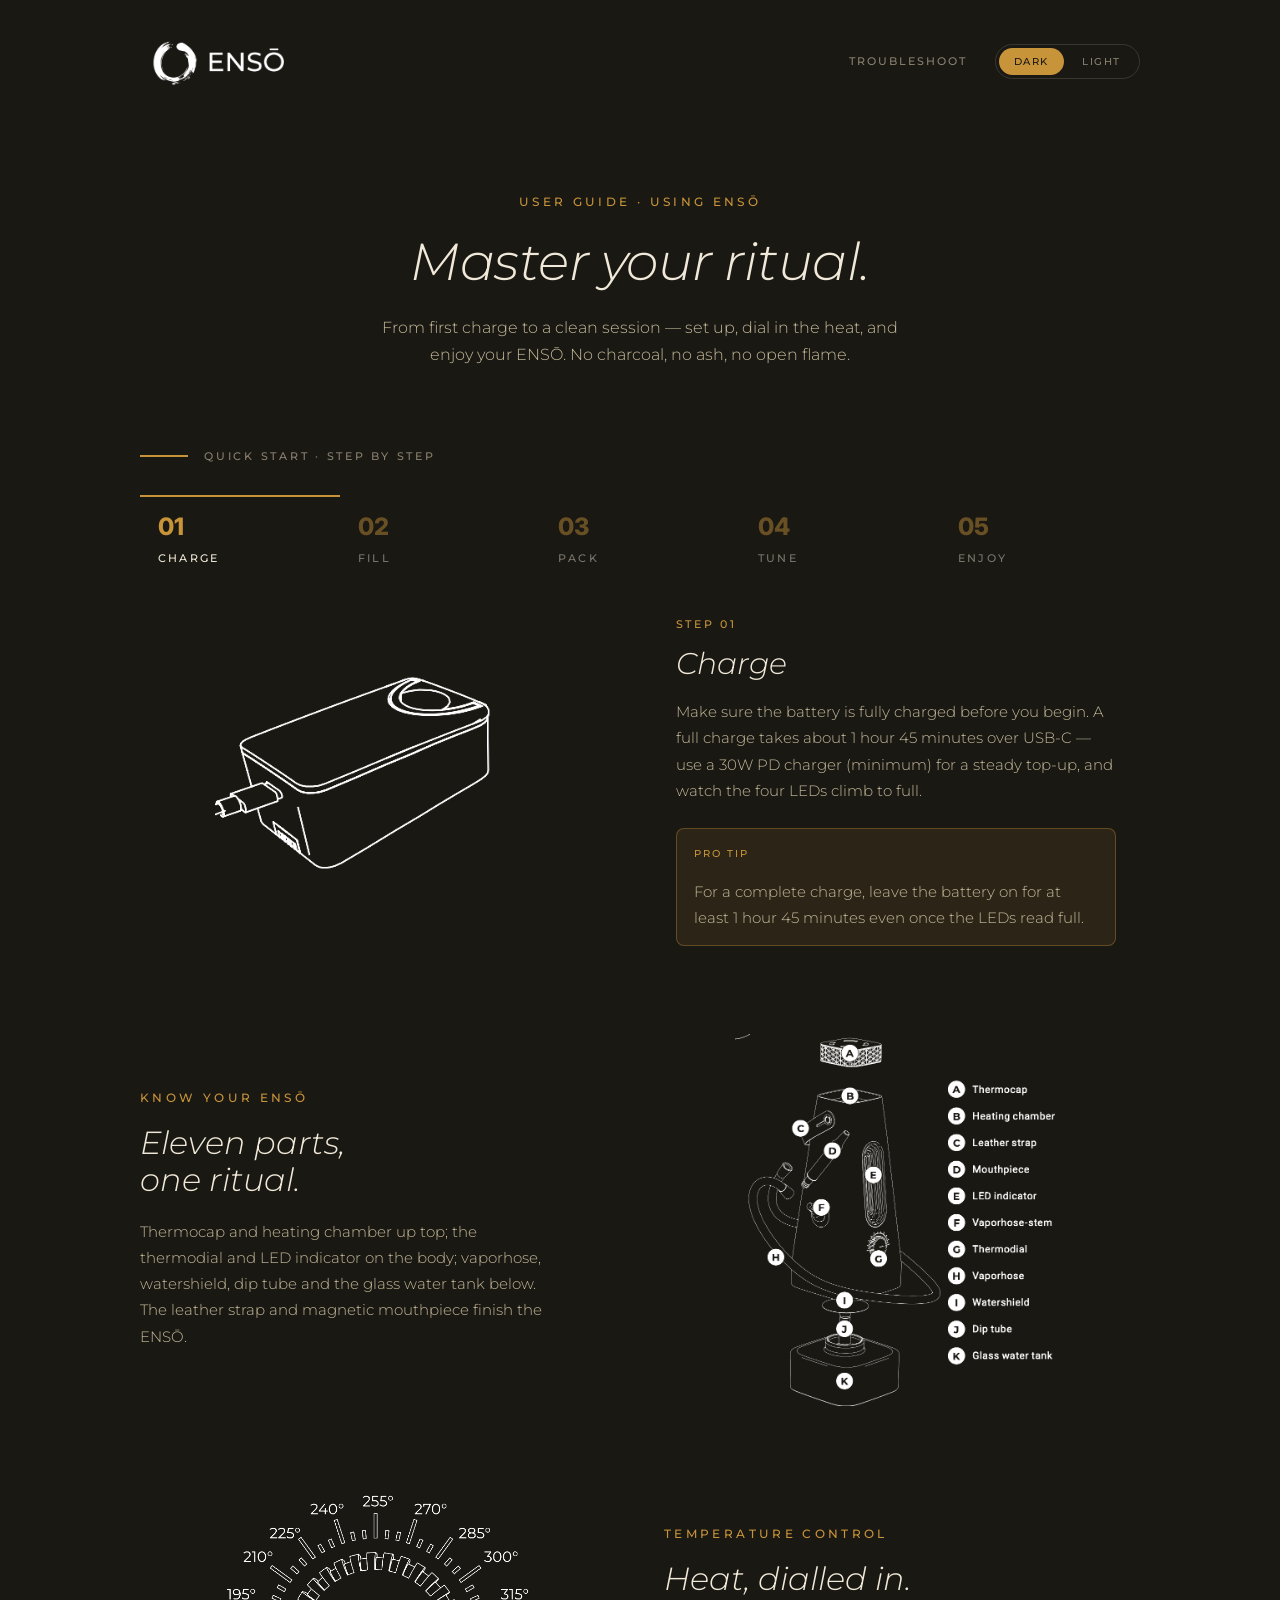
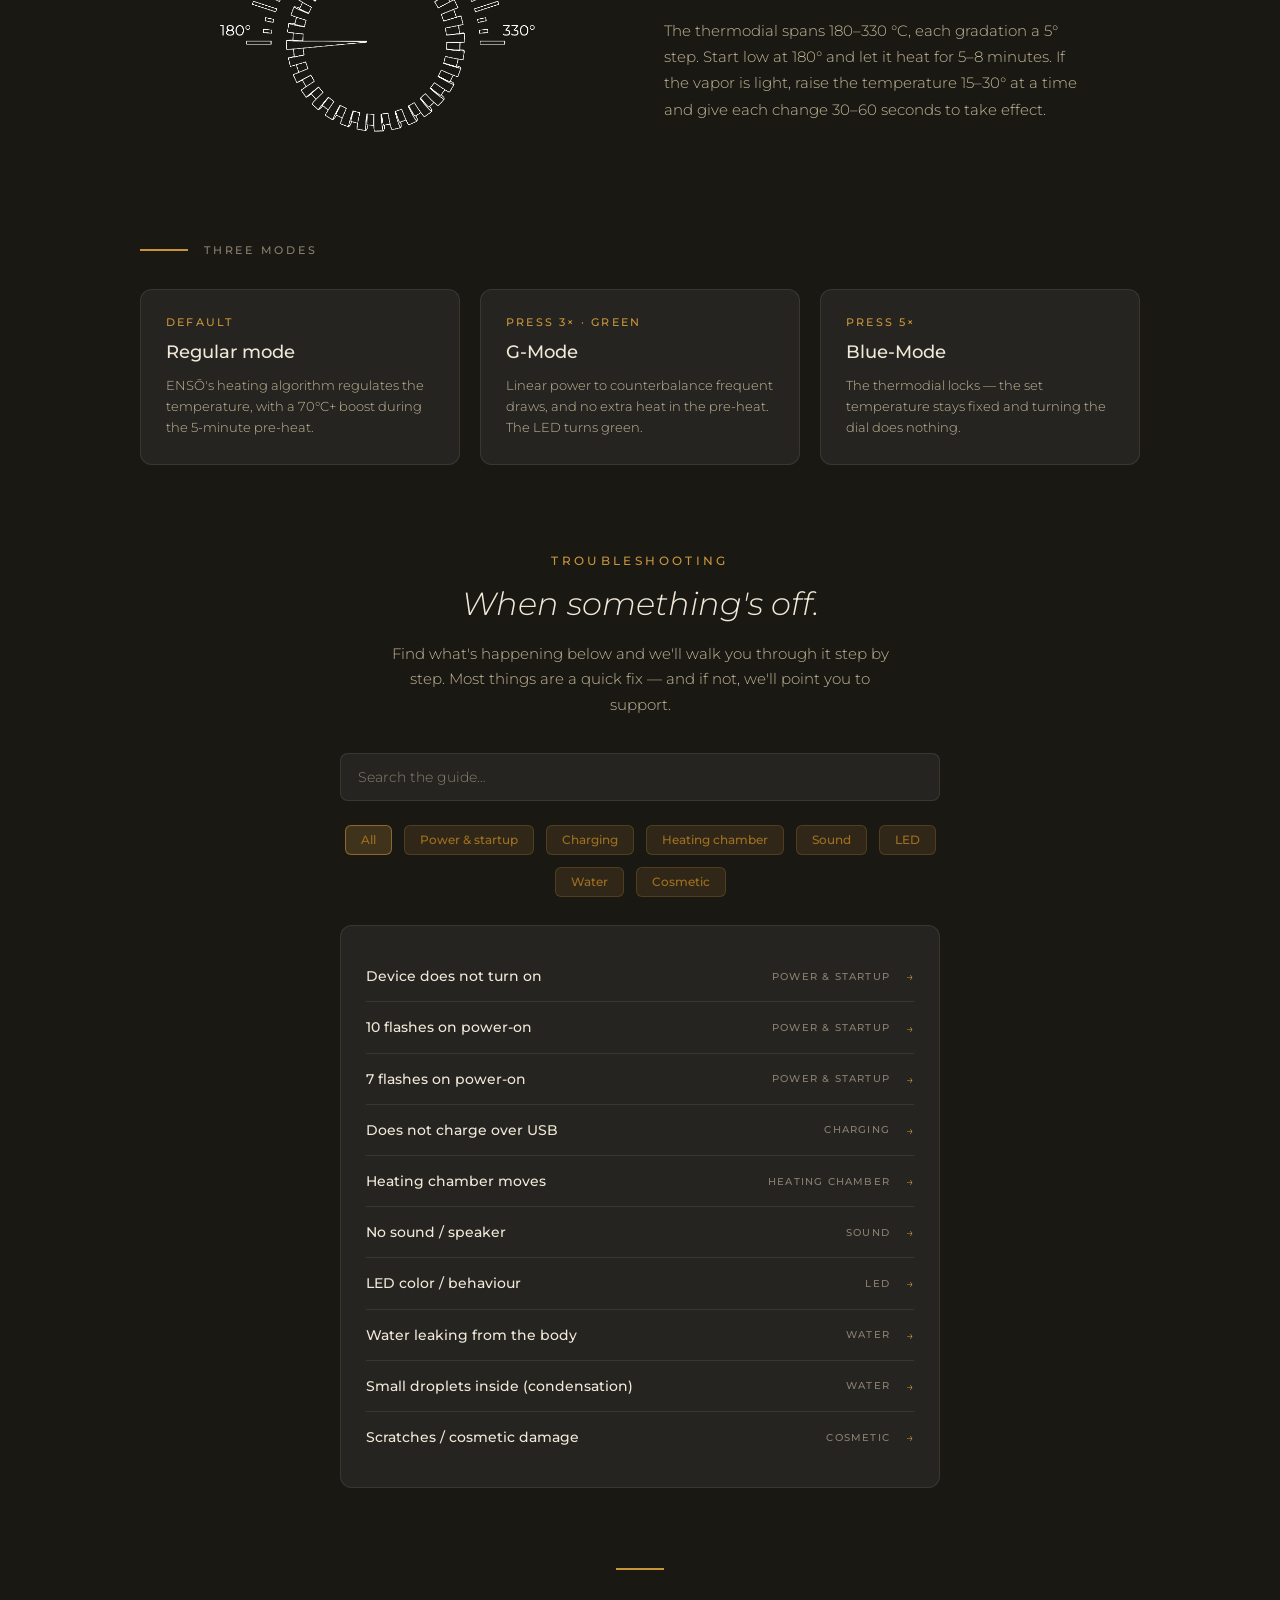
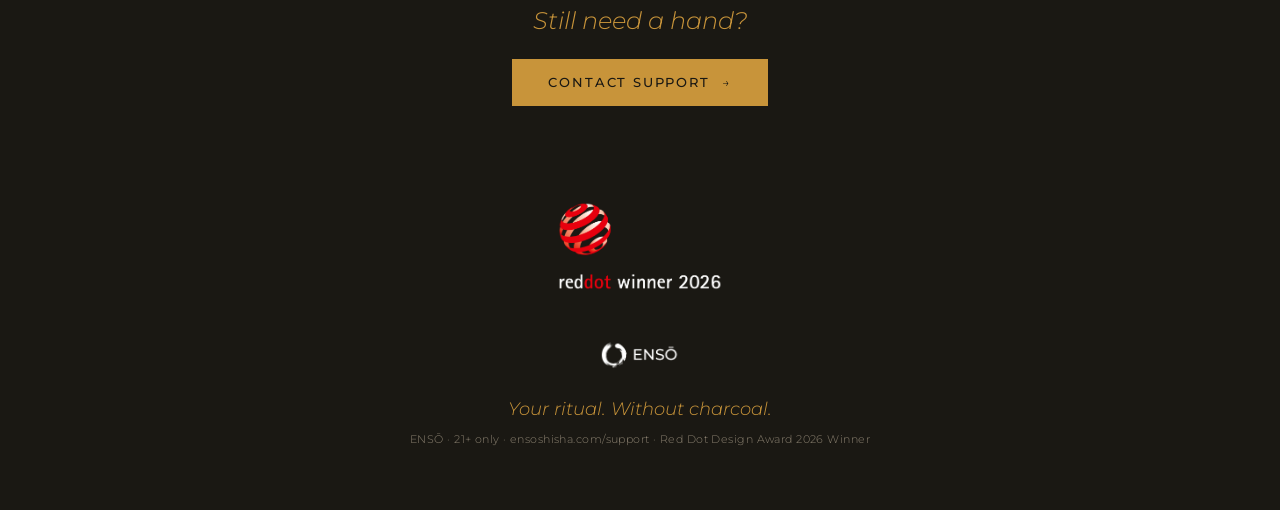
==== commit 782f4454: "Add guided troubleshooter to the support section Replaces the placeholder FAQ accordion with a data-" ====
--- a/index.html
+++ b/index.html
@@ -151,78 +151,23 @@
   <div class="trouble-head">
     <div class="eyebrow trouble-eyebrow">Troubleshooting</div>
     <h2>When something's off.</h2>
+    <p class="trouble-intro">Find what's happening below and we'll walk you through it step by step. Most things are a quick fix — and if not, we'll point you to support.</p>
   </div>
 
-  <div class="search-wrap">
-    <input type="search" id="faq-search" class="search-input" placeholder="Search the guide…" aria-label="Search the guide">
+  <!-- Browse: search + category filter + list of known issues -->
+  <div id="ts-browse">
+    <div class="search-wrap">
+      <input type="search" id="ts-search" class="search-input" placeholder="Search the guide…" aria-label="Search known issues">
+    </div>
+    <div class="chips" id="ts-categories" role="group" aria-label="Filter by category"></div>
+    <div class="card">
+      <ul class="ts-issue-list" id="ts-issue-list"></ul>
+      <p class="no-results" id="ts-no-results" hidden>No matches — try a different word, or contact support below.</p>
+    </div>
   </div>
 
-  <div class="chips" role="group" aria-label="Filter by category">
-    <button type="button" class="chip" data-cat="heat" aria-pressed="false">Heat</button>
-    <button type="button" class="chip" data-cat="battery" aria-pressed="false">Battery</button>
-    <button type="button" class="chip" data-cat="cleaning" aria-pressed="false">Cleaning</button>
-    <button type="button" class="chip" data-cat="draw" aria-pressed="false">Draw</button>
-  </div>
-
-  <div class="card faq-card">
-    <div class="accordion" id="faq-list">
-      <div class="faq-item open" data-cats="draw">
-        <button type="button" class="faq-q" aria-expanded="true">
-          <span>The draw feels too tight.</span>
-          <span class="faq-marker" aria-hidden="true">−</span>
-        </button>
-        <div class="faq-a"><div class="faq-a-inner">
-          <p>Use the poking tool on the multi-tool to loosen the tobacco lightly around the edges of the cup, opening up the airpath through the middle.</p>
-        </div></div>
-      </div>
-      <div class="faq-item" data-cats="heat">
-        <button type="button" class="faq-q" aria-expanded="false">
-          <span>Vapor production is low.</span>
-          <span class="faq-marker" aria-hidden="true">+</span>
-        </button>
-        <div class="faq-a"><div class="faq-a-inner">
-          <p>Start at the lowest setting (180°) and let it heat for 5–8 minutes. If it is still light, raise the temperature in 15–30° increments, allowing 30–60 seconds for each change to take effect.</p>
-        </div></div>
-      </div>
-      <div class="faq-item" data-cats="battery">
-        <button type="button" class="faq-q" aria-expanded="false">
-          <span>How long does the battery last?</span>
-          <span class="faq-marker" aria-hidden="true">+</span>
-        </button>
-        <div class="faq-a"><div class="faq-a-inner">
-          <p>At the recommended low setting (180–210°), up to about 2 hours. Higher heat settings draw more power and shorten run-time. A full charge takes up to 1.5 hours over USB-C — use a 30W+ brick for the fastest charge, and keep the battery out of direct sun or heat.</p>
-        </div></div>
-      </div>
-      <div class="faq-item" data-cats="cleaning">
-        <button type="button" class="faq-q" aria-expanded="false">
-          <span>How do I clean ENSŌ?</span>
-          <span class="faq-marker" aria-hidden="true">+</span>
-        </button>
-        <div class="faq-a"><div class="faq-a-inner">
-          <p>Let the unit cool first. Scrub the heating chamber with the wiremesh glove on the multi-tool, clean the vaporshaft with the long brush, and the vaporhose-stem and airpaths with the short brush. Rinse the glass tank with cold water.</p>
-        </div></div>
-      </div>
-      <div class="faq-item" data-cats="heat">
-        <button type="button" class="faq-q" aria-expanded="false">
-          <span>The surfaces feel hot.</span>
-          <span class="faq-marker" aria-hidden="true">+</span>
-        </button>
-        <div class="faq-a"><div class="faq-a-inner">
-          <p>Once powered on, surfaces get hot and can cause injury. Always use the cup-removal tool on the multi-tool to lift a cup from the chamber — never your fingers.</p>
-        </div></div>
-      </div>
-      <div class="faq-item" data-cats="heat">
-        <button type="button" class="faq-q" aria-expanded="false">
-          <span>Can I use loose-leaf herbs?</span>
-          <span class="faq-marker" aria-hidden="true">+</span>
-        </button>
-        <div class="faq-a"><div class="faq-a-inner">
-          <p>Yes. Place the screen mesh in the bottom of the ceramic cup and fill with up to 3 g, or use the gold-plated herb cup (up to 1.5 g, sold separately). Insert into the heating chamber as usual.</p>
-        </div></div>
-      </div>
-    </div>
-    <p class="no-results" hidden>No matches — try a different word or clear the filter.</p>
-  </div>
+  <!-- Guided flow: shown once an issue is chosen -->
+  <div class="card ts-flow" id="ts-flow" hidden></div>
 </section>
 
 <!-- CTA -->
@@ -246,5 +191,7 @@
 </footer>
 
 <script src="js/app.js"></script>
+<script src="js/troubleshooting-data.js"></script>
+<script src="js/troubleshooter.js"></script>
 </body>
 </html>
--- a/css/page.css
+++ b/css/page.css
@@ -478,60 +478,214 @@
   box-shadow: inset 0 0 0 var(--hairline-width) rgba(200, 148, 58, 0.55);
 }
 
-.faq-card {
-  padding-top: 6px;
-  padding-bottom: 6px;
-}
-
-.faq-item { border-top: var(--hairline-width) solid var(--line); }
-.faq-item:first-child,
-.faq-item[hidden] + .faq-item:not([hidden]) { border-top: none; }
-
-.faq-q {
+.trouble-intro {
+  margin: 18px auto 0;
+  max-width: 520px;
+  font-weight: var(--fw-light);
+  font-size: 15px;
+  line-height: 1.7;
+  color: var(--sub);
+}
+
+/* ── Troubleshooter · issue list ──────────────────────────────────────── */
+.ts-issue-list {
+  list-style: none;
+  margin: 0;
+  padding: 0;
+}
+
+.ts-issue {
   width: 100%;
   display: flex;
   align-items: center;
-  justify-content: space-between;
   gap: var(--space-4);
   background: none;
   border: none;
-  cursor: pointer;
-  padding: 18px 0;
+  border-top: var(--hairline-width) solid var(--line);
+  cursor: pointer;
+  padding: 16px 0;
   text-align: left;
   color: var(--body);
   font-family: var(--font-sans);
+  transition: color .16s ease;
+}
+
+.ts-issue-list li:first-child .ts-issue { border-top: none; }
+
+.ts-issue-name {
+  flex: 1;
   font-weight: var(--fw-medium);
   font-size: 14px;
   line-height: 1.3;
 }
 
-.faq-marker {
+.ts-issue-cat {
+  font-size: 10px;
+  font-weight: var(--fw-medium);
+  letter-spacing: 0.12em;
+  text-transform: uppercase;
+  color: var(--muted);
+  white-space: nowrap;
+}
+
+.ts-issue-arrow {
   color: var(--enso-amber);
   font-weight: var(--fw-light);
-  font-size: 20px;
-  line-height: 1;
   flex-shrink: 0;
-}
-
-.faq-a {
-  display: grid;
-  grid-template-rows: 0fr;
-  transition: grid-template-rows .22s ease;
-}
-
-.faq-item.open .faq-a { grid-template-rows: 1fr; }
-
-.faq-a-inner { overflow: hidden; }
-
-.faq-a-inner p {
+  transition: transform .16s ease;
+}
+
+.ts-issue:hover { color: var(--enso-amber); }
+.ts-issue:hover .ts-issue-arrow { transform: translateX(3px); }
+
+/* ── Troubleshooter · guided flow ─────────────────────────────────────── */
+.ts-flow-back {
+  display: inline-flex;
+  align-items: center;
+  gap: var(--space-2);
+  background: none;
+  border: none;
+  padding: 0;
+  margin-bottom: 18px;
+  cursor: pointer;
+  font-family: var(--font-sans);
+  font-size: 11px;
+  font-weight: var(--fw-medium);
+  letter-spacing: 0.12em;
+  text-transform: uppercase;
+  color: var(--muted);
+  transition: color .16s ease;
+}
+
+.ts-flow-back:hover { color: var(--enso-amber); }
+
+.ts-flow-issue {
+  font-style: italic;
+  font-weight: var(--fw-light);
+  font-size: 22px;
+  line-height: 1.2;
+  color: var(--head);
+  margin-bottom: 20px;
+}
+
+.ts-question {
+  margin: 0 0 20px;
+  font-weight: var(--fw-medium);
+  font-size: 16px;
+  line-height: 1.45;
+  color: var(--body);
+}
+
+.ts-options {
+  display: flex;
+  flex-direction: column;
+  gap: var(--space-3);
+}
+
+.ts-option {
+  width: 100%;
+  text-align: left;
+  background: var(--input-bg);
+  box-shadow: inset 0 0 0 var(--hairline-width) var(--line);
+  border: none;
+  border-radius: var(--radius-note);
+  padding: 15px 18px;
+  cursor: pointer;
+  font-family: var(--font-sans);
+  font-weight: var(--fw-light);
+  font-size: 14px;
+  line-height: 1.4;
+  color: var(--body);
+  transition: box-shadow .16s ease, background-color .16s ease;
+}
+
+.ts-option:hover {
+  box-shadow: inset 0 0 0 var(--hairline-width) var(--enso-amber);
+}
+
+.ts-advance {
+  margin-top: 18px;
+  background: none;
+  border: none;
+  padding: 0;
+  cursor: pointer;
+  font-family: var(--font-sans);
+  font-size: 12px;
+  font-weight: var(--fw-light);
+  color: var(--muted);
+  transition: color .16s ease;
+}
+
+.ts-advance:hover { color: var(--enso-amber); }
+
+/* ── Troubleshooter · result panels ───────────────────────────────────── */
+.ts-result-title {
+  font-style: italic;
+  font-weight: var(--fw-light);
+  font-size: 22px;
+  line-height: 1.2;
+  color: var(--head);
+  margin-bottom: 14px;
+}
+
+.ts-result.is-solved .ts-result-title { color: var(--enso-amber); }
+
+.ts-result-text {
   margin: 0;
-  padding: 0 0 20px;
-  font-weight: var(--fw-light);
-  font-size: 13.5px;
+  font-weight: var(--fw-light);
+  font-size: 15px;
   line-height: 1.7;
   color: var(--sub);
-  max-width: 52ch;
-}
+}
+
+.ts-evidence {
+  margin: 20px 0 0;
+  background: rgba(200, 148, 58, 0.10);
+  box-shadow: inset 0 0 0 var(--hairline-width) rgba(200, 148, 58, 0.35);
+  border-radius: var(--radius-note);
+  padding: 14px 18px;
+}
+
+.ts-evidence-label {
+  font-size: 10px;
+  font-weight: var(--fw-medium);
+  letter-spacing: 0.2em;
+  text-transform: uppercase;
+  color: var(--enso-amber);
+}
+
+.ts-evidence-text {
+  margin: 7px 0 0;
+  font-weight: var(--fw-light);
+  font-size: 13.5px;
+  line-height: 1.6;
+  color: var(--sub);
+}
+
+.ts-result-actions {
+  display: flex;
+  flex-wrap: wrap;
+  align-items: center;
+  gap: var(--space-3);
+  margin-top: 24px;
+}
+
+.ts-btn-secondary {
+  background: none;
+  box-shadow: inset 0 0 0 var(--hairline-width) var(--line);
+  border: none;
+  border-radius: var(--radius-note);
+  padding: 13px 20px;
+  cursor: pointer;
+  font-family: var(--font-sans);
+  font-size: 12px;
+  font-weight: var(--fw-medium);
+  letter-spacing: 0.04em;
+  color: var(--body);
+  transition: box-shadow .16s ease;
+}
+
+.ts-btn-secondary:hover { box-shadow: inset 0 0 0 var(--hairline-width) var(--enso-amber); }
 
 .no-results {
   margin: 0;
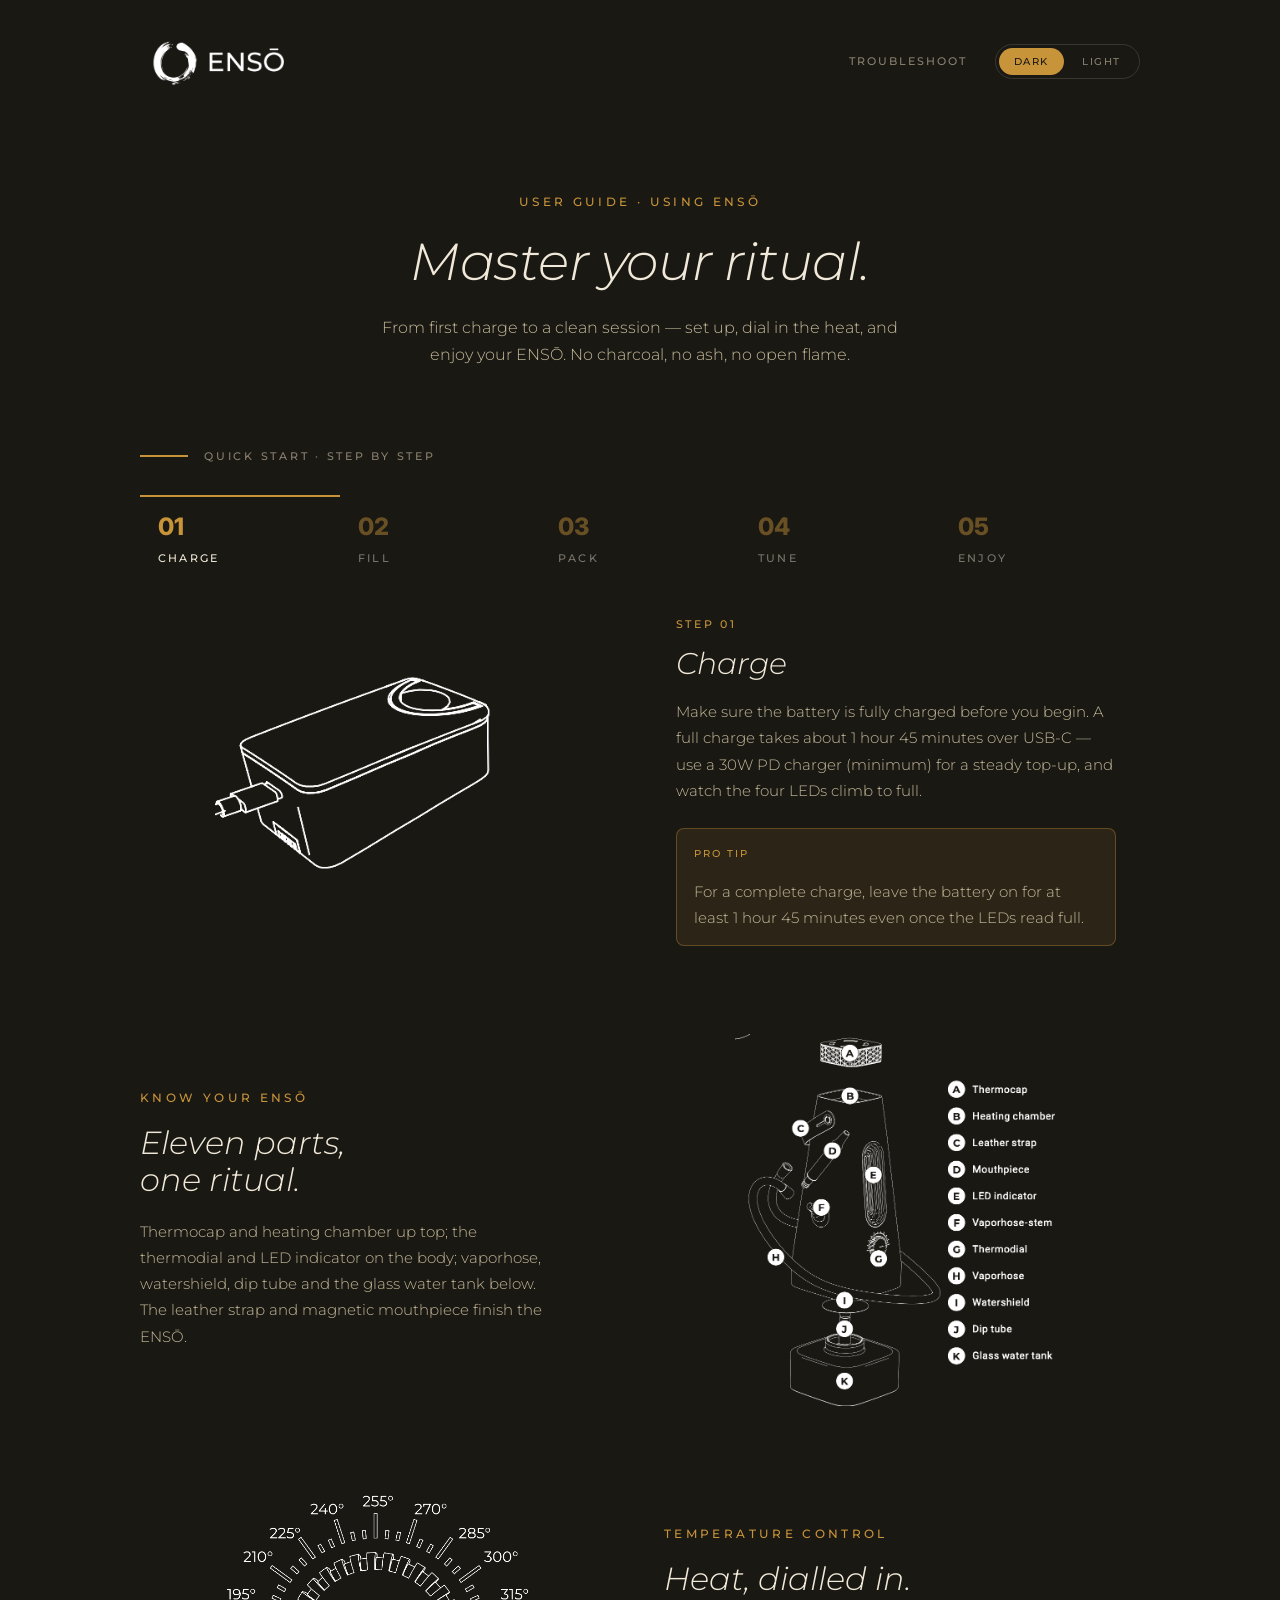
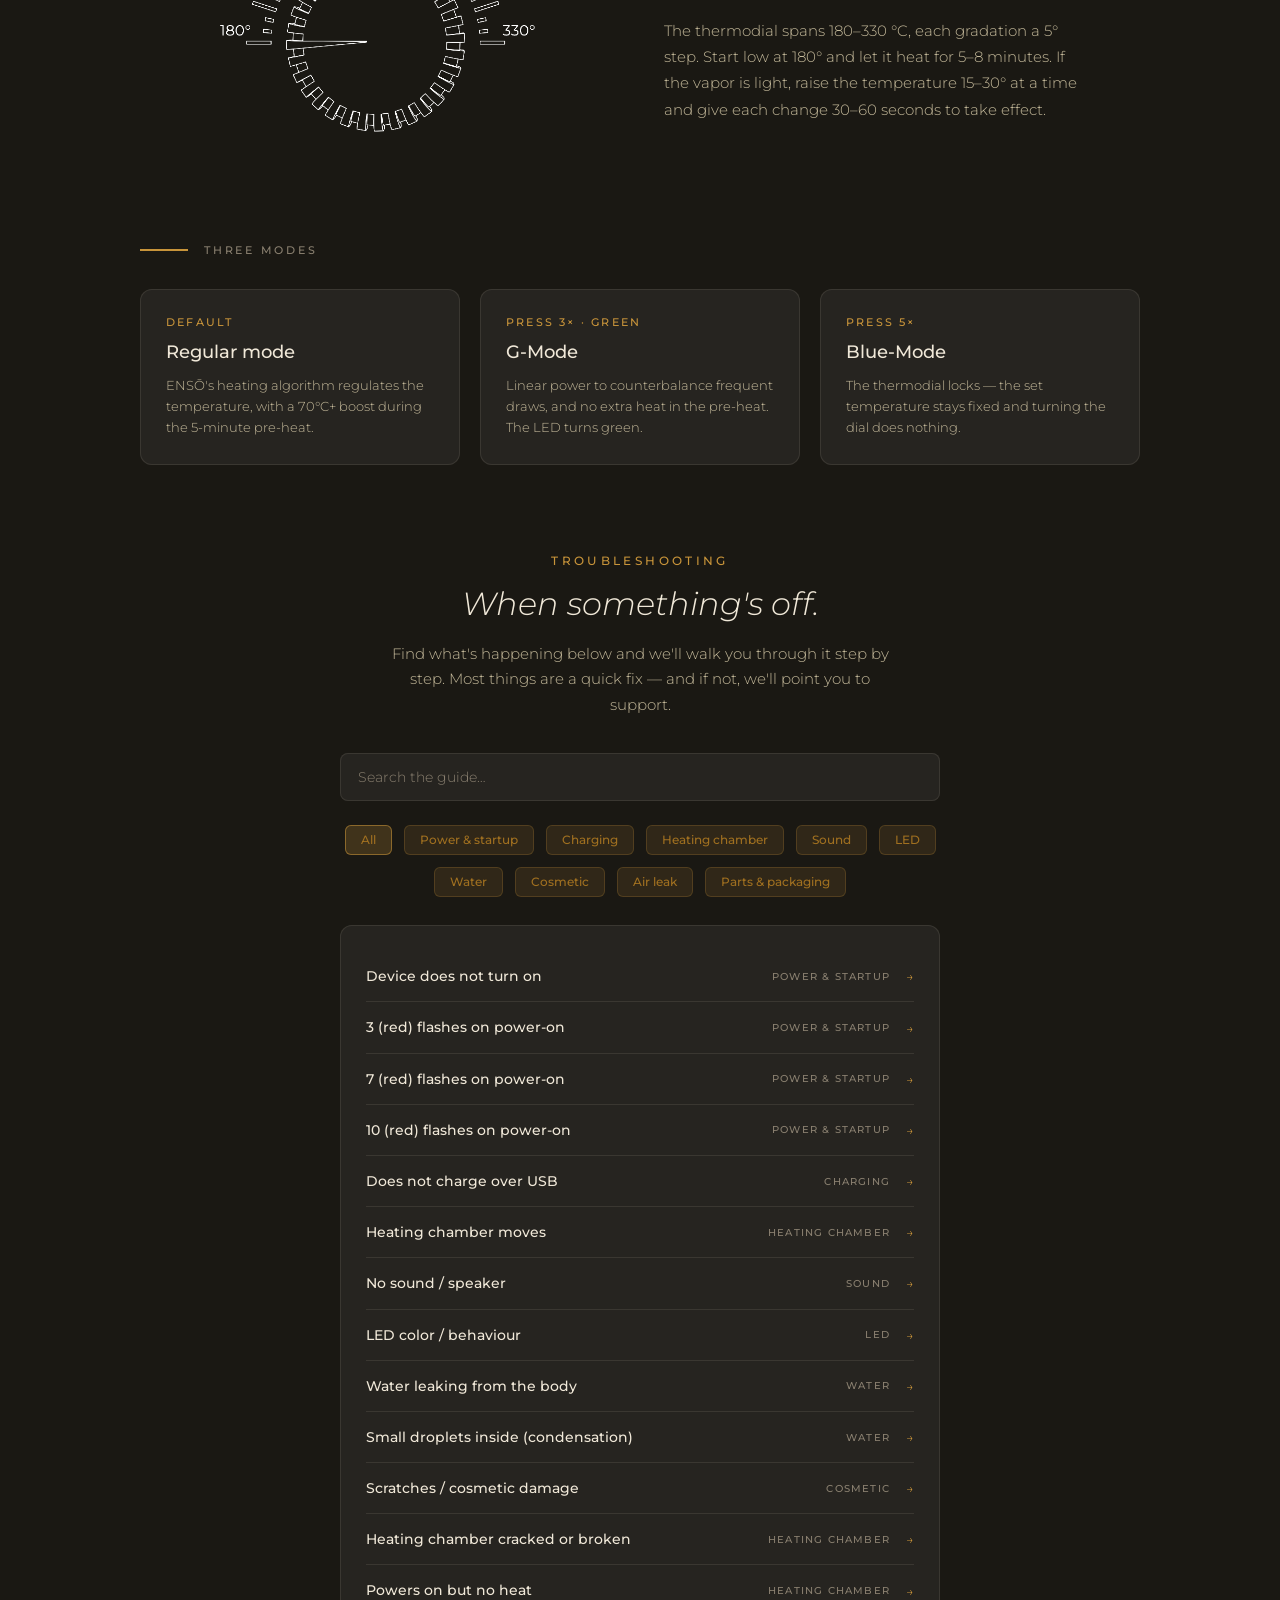
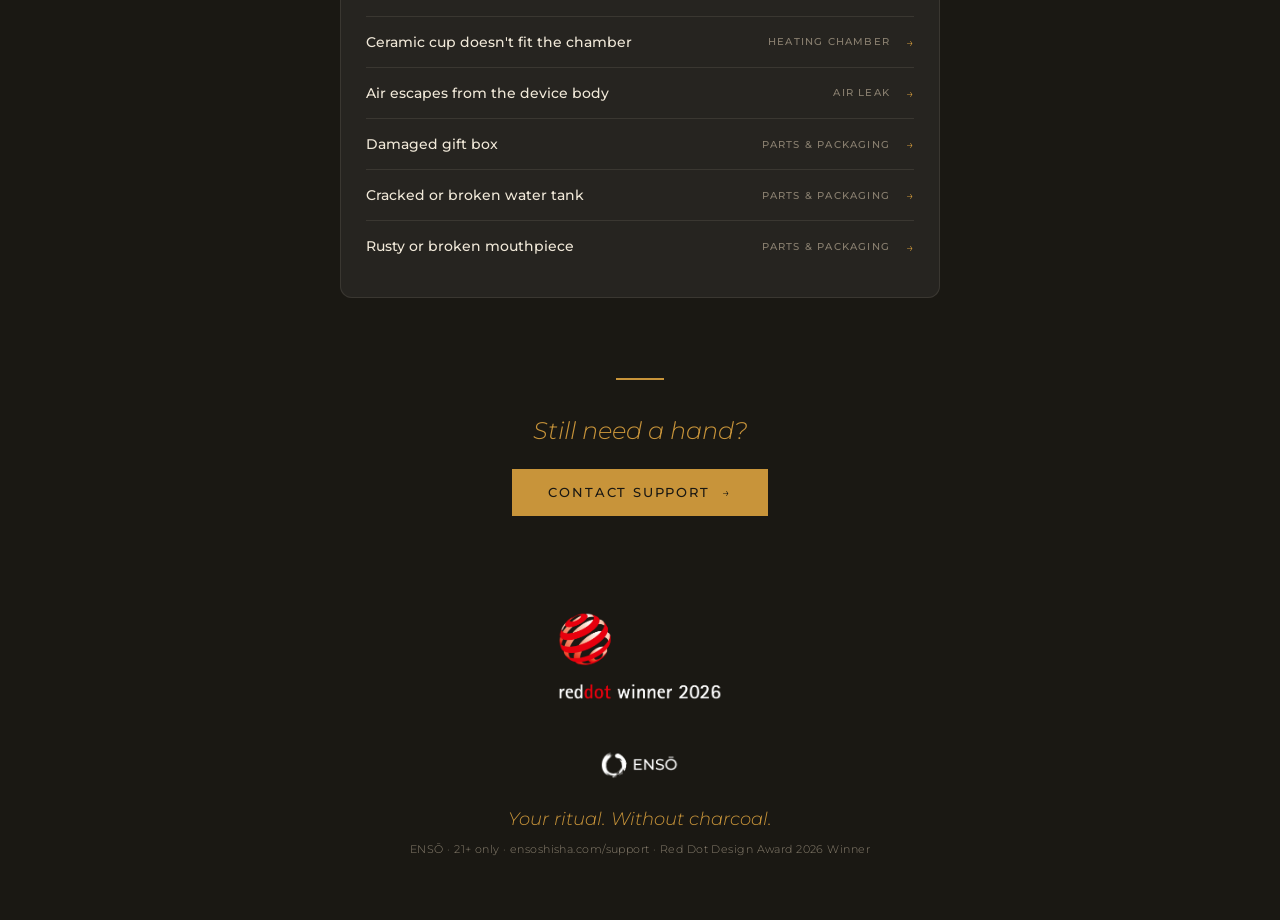
==== commit 6931df4e: "Land the Troubleshoot jump on the section heading, not its box top The section's tall top padding me" ====
--- a/index.html
+++ b/index.html
@@ -3,6 +3,8 @@
 <head>
 <meta charset="utf-8">
 <meta name="viewport" content="width=device-width, initial-scale=1">
+<!-- Interim staging URL — keep search engines out until production. Remove when going live on the real domain. -->
+<meta name="robots" content="noindex">
 <title>ENSŌ Support · Using ENSŌ</title>
 <meta name="description" content="ENSŌ user guide: quick start, parts, temperature control, heat modes and troubleshooting for the ENSŌ 2026 electric hookah.">
 <link rel="stylesheet" href="css/enso/styles.css">
@@ -23,7 +25,7 @@
     <img class="themed-light" src="assets/logo/enso-lockup-graphite.png" alt="" aria-hidden="true">
   </span>
   <div class="header-right">
-    <button type="button" class="nav-link" data-scroll-to="troubleshooting">Troubleshoot</button>
+    <button type="button" class="nav-link" data-scroll-to="ts-top" data-scroll-offset="32">Troubleshoot</button>
     <div class="theme-switch" role="group" aria-label="Color theme">
       <button type="button" class="theme-btn" data-set-theme="dark">Dark</button>
       <button type="button" class="theme-btn" data-set-theme="light">Light</button>
@@ -148,7 +150,7 @@
 
 <!-- Troubleshooting -->
 <section class="trouble" id="troubleshooting">
-  <div class="trouble-head">
+  <div class="trouble-head" id="ts-top">
     <div class="eyebrow trouble-eyebrow">Troubleshooting</div>
     <h2>When something's off.</h2>
     <p class="trouble-intro">Find what's happening below and we'll walk you through it step by step. Most things are a quick fix — and if not, we'll point you to support.</p>
